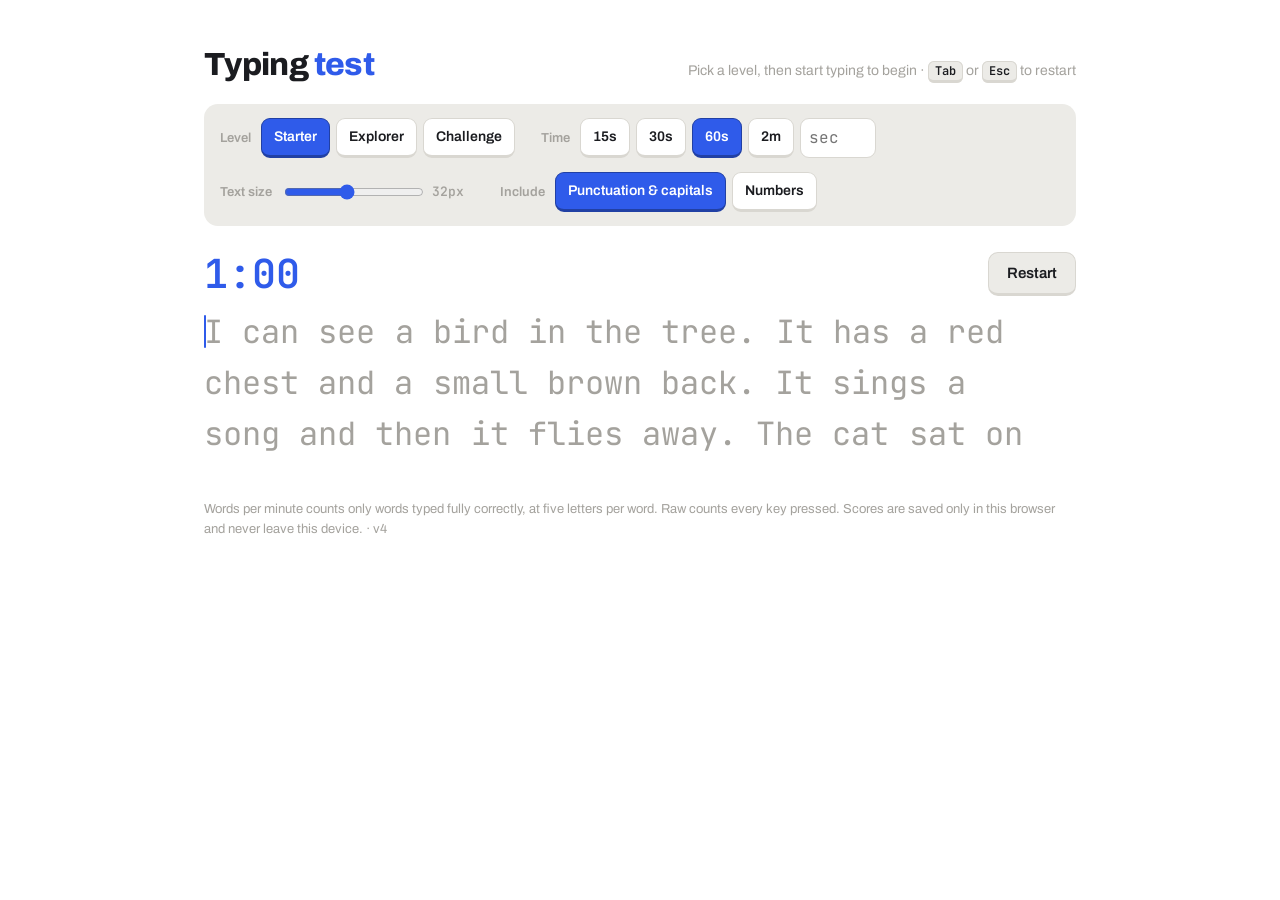
==== index.html @ 931807f6 "Start Point" ====
<!DOCTYPE html>
<html lang="en-GB">
<head>
<meta charset="utf-8">
<meta name="viewport" content="width=device-width, initial-scale=1">
<title>Typing Test for Kids</title>
<meta http-equiv="Content-Security-Policy" content="default-src 'self'; script-src 'self' 'unsafe-inline'; style-src 'self' 'unsafe-inline'; font-src 'self'; img-src 'self' data:; connect-src 'none'; form-action 'none'">
<meta name="referrer" content="strict-origin-when-cross-origin">
<meta name="description" content="A free, friendly typing test for children and young people. Pick a level and a time, type the passage and see your speed, accuracy and the keys to practise.">
<meta property="og:title" content="Typing Test for Kids">
<meta property="og:description" content="Practise typing with fun passages, three levels and a results breakdown.">
<meta name="theme-color" content="#2f5bea">
<link rel="icon" href="favicon.svg" type="image/svg+xml">
<style>
@font-face{font-family:'Archivo';font-weight:400;font-style:normal;font-display:swap;src:url(fonts/archivo-latin-400-normal.woff2) format('woff2')}
@font-face{font-family:'Archivo';font-weight:600;font-style:normal;font-display:swap;src:url(fonts/archivo-latin-600-normal.woff2) format('woff2')}
@font-face{font-family:'Archivo';font-weight:800;font-style:normal;font-display:swap;src:url(fonts/archivo-latin-800-normal.woff2) format('woff2')}
@font-face{font-family:'JetBrains Mono';font-weight:400;font-style:normal;font-display:swap;src:url(fonts/jetbrains-mono-latin-400-normal.woff2) format('woff2')}
@font-face{font-family:'JetBrains Mono';font-weight:600;font-style:normal;font-display:swap;src:url(fonts/jetbrains-mono-latin-600-normal.woff2) format('woff2')}
/* VOICE: focused, quiet, a tool that gets out of the way until the result lands.
   IDEA: a keyboard and its keycaps — settings are keycaps, missed keys come back as keycaps.
   PICTURE: the passage itself, large, at the top; afterwards the speed chart.
   COLOUR and TYPE: white / charcoal ground, keycap grey, cobalt caret, tomato errors. Archivo + JetBrains Mono.
   LAYOUT: one column up to 1000px; settings row, passage, then results band. */
:root{color-scheme:light dark;
--bg:light-dark(#ffffff,#15161a);--ink:light-dark(#1b1c20,#ecebe8);--dim:light-dark(#a4a29d,#62646c);
--cap:light-dark(#ecebe7,#24262c);--cap2:light-dark(#d9d7d1,#33363e);--line:light-dark(#e2e0db,#2c2e35);
--acc:light-dark(#2f5bea,#6f8fff);--bad:light-dark(#d9372b,#ff6b5c);--good:light-dark(#1f8a4c,#4fd08a)}
:root[data-theme=light]{color-scheme:light}:root[data-theme=dark]{color-scheme:dark}
*{box-sizing:border-box;min-width:0}
body{margin:0;background:var(--bg);color:var(--ink);font:16px/1.55 Archivo,system-ui,sans-serif;overflow-x:clip}
.wrap{max-width:1000px;margin:0 auto;padding:clamp(20px,4vw,48px) max(5vw,16px)}
header{display:flex;flex-wrap:wrap;align-items:baseline;justify-content:space-between;gap:8px 20px;margin-bottom:22px}
h1{font-size:32px;line-height:1.05;margin:0;font-weight:800;letter-spacing:-.02em}
h1 span{color:var(--acc)}
.hint{color:var(--dim);font-size:14px;margin:0}
kbd{font:600 12px 'JetBrains Mono',monospace;background:var(--cap);border:1px solid var(--cap2);border-bottom-width:3px;border-radius:6px;padding:1px 6px;color:var(--ink)}
.settings{display:flex;flex-wrap:wrap;gap:14px 26px;align-items:center;background:var(--cap);border-radius:14px;padding:14px 16px;margin-bottom:26px}
.grp{display:flex;flex-wrap:wrap;align-items:center;gap:6px}
.grp>b{font-size:13px;font-weight:600;color:var(--dim);margin-right:4px}
.chip{font:600 14px Archivo,sans-serif;min-height:40px;min-width:44px;padding:0 12px;border-radius:9px;border:1px solid var(--cap2);border-bottom-width:3px;background:var(--bg);color:var(--ink);cursor:pointer}
.chip[aria-pressed=true]{background:var(--acc);border-color:color-mix(in srgb,var(--acc) 70%,#000);color:#fff}
.chip:focus-visible,button:focus-visible,input:focus-visible{outline:3px solid var(--acc);outline-offset:2px}
.num{width:76px;min-height:40px;font:16px 'JetBrains Mono',monospace;padding:0 8px;border-radius:9px;border:1px solid var(--cap2);background:var(--bg);color:var(--ink)}
input[type=range]{width:140px;accent-color:var(--acc)}
.sizev{font:600 13px 'JetBrains Mono',monospace;color:var(--dim);width:42px}
.bar{display:flex;align-items:center;justify-content:space-between;gap:12px;margin-bottom:10px;min-height:44px}
.timer{font:600 clamp(28px,5vw,40px)/1 'JetBrains Mono',monospace;color:var(--acc)}
.live{font:600 15px 'JetBrains Mono',monospace;color:var(--dim)}
.btn{font:600 15px Archivo,sans-serif;min-height:44px;padding:0 18px;border-radius:10px;border:1px solid var(--cap2);border-bottom-width:3px;background:var(--cap);color:var(--ink);cursor:pointer}
.btn.pri{background:var(--acc);color:#fff;border-color:color-mix(in srgb,var(--acc) 70%,#000)}
#stage{position:relative;cursor:text;--fs:28px;font:var(--fs)/1.6 'JetBrains Mono',monospace;height:calc(var(--fs)*1.6*3);overflow:hidden}
#words{position:relative;transition:transform .15s ease;color:var(--dim);word-break:keep-all}
.w{display:inline-block;margin-right:.6em;white-space:nowrap;vertical-align:top}
.w.err{box-shadow:inset 0 -2px color-mix(in srgb,var(--bad) 60%,transparent)}
.l.ok{color:var(--ink)}.l.bad{color:var(--bad)}.l.extra{color:color-mix(in srgb,var(--bad) 65%,var(--dim))}
#caret{position:absolute;width:2px;background:var(--acc);border-radius:2px;transition:left .08s,top .08s;animation:blink 1s step-end infinite}
#caret.typing{animation:none}
@keyframes blink{50%{opacity:0}}
#blur{position:absolute;inset:0;display:none;align-items:center;justify-content:center;font:600 16px Archivo,sans-serif;color:var(--ink);backdrop-filter:blur(5px);background:color-mix(in srgb,var(--bg) 40%,transparent)}
#stage.unfocused #blur{display:flex}
#inp{position:absolute;opacity:0;left:0;top:0;width:1px;height:1px;font-size:16px}
#results{display:none;margin-top:6px}
.top{display:grid;grid-template-columns:minmax(0,220px) minmax(0,1fr);gap:24px;align-items:stretch}
.cheer{font:800 clamp(24px,4vw,34px)/1.15 Archivo,sans-serif;margin:0 0 18px;text-wrap:balance}.cheer span{color:#f5a400;letter-spacing:.08em}
.big b{display:block;font:800 clamp(64px,11vw,104px)/1 Archivo,sans-serif;letter-spacing:-.04em;color:var(--acc)}
.big small,.k small{font-size:13px;color:var(--dim);font-weight:600}
.big .acc b{font-size:clamp(40px,6vw,56px);color:var(--ink)}
.big>div{margin-bottom:14px}
.fig{position:relative;min-height:240px;background:var(--cap);border-radius:14px}
.fig>svg{position:absolute;inset:0;width:100%;height:100%}
.legend{display:flex;flex-wrap:wrap;gap:6px 16px;font-size:13px;color:var(--dim);margin:8px 0 0}
.legend i{display:inline-block;width:14px;height:3px;border-radius:2px;vertical-align:middle;margin-right:6px}
.kpis{display:grid;grid-template-columns:repeat(auto-fit,minmax(130px,1fr));gap:10px;margin:22px 0}
.k{background:var(--cap);border-radius:12px;padding:12px 14px}
.k b{display:block;font:600 24px 'JetBrains Mono',monospace;white-space:nowrap}
h2{font-size:20px;margin:26px 0 10px}
.chars{display:flex;height:16px;border-radius:8px;overflow:hidden;background:var(--cap)}
.chars span{height:100%}
.charkey{display:flex;flex-wrap:wrap;gap:6px 18px;font-size:14px;margin-top:8px}
.charkey i{display:inline-block;width:10px;height:10px;border-radius:3px;margin-right:6px}
.caps{display:flex;flex-wrap:wrap;gap:10px}
.keycap{width:62px;height:62px;border-radius:10px;background:var(--cap);border:1px solid var(--cap2);border-bottom-width:5px;display:flex;flex-direction:column;align-items:center;justify-content:center;font:600 22px 'JetBrains Mono',monospace}
.keycap small{font:600 12px Archivo,sans-serif;color:var(--bad)}
.empty{color:var(--dim);font-size:15px}
table{width:100%;border-collapse:collapse;font-size:15px}
th,td{text-align:right;padding:8px 10px;border-bottom:1px solid var(--line);white-space:nowrap}
th{font-size:13px;color:var(--dim);font-weight:600}
th:first-child,td:first-child{text-align:left}
td.pb{color:var(--acc);font-weight:700}
.actions{display:flex;flex-wrap:wrap;gap:10px;margin-top:24px}
footer{margin-top:40px;color:var(--dim);font-size:13px}
.scroll{overflow-x:auto}
@media(max-width:600px){.top{grid-template-columns:minmax(0,1fr)}.big{display:flex;gap:26px;flex-wrap:wrap}.settings{gap:12px}}
@media(prefers-reduced-motion:reduce){#words,#caret{transition:none}#caret{animation:none}}
</style>
</head>
<body>
<div class="wrap">
<header>
  <h1>Typing <span>test</span></h1>
  <p class="hint">Pick a level, then start typing to begin · <kbd>Tab</kbd> or <kbd>Esc</kbd> to restart</p>
</header>

<div class="settings" id="settings">
  <div class="grp" role="group" aria-label="Level"><b>Level</b>
    <button class="chip" data-level="starter">Starter</button>
    <button class="chip" data-level="explorer">Explorer</button>
    <button class="chip" data-level="challenge">Challenge</button>
  </div>
  <div class="grp" role="group" aria-label="Duration"><b>Time</b>
    <button class="chip" data-dur="15">15s</button>
    <button class="chip" data-dur="30">30s</button>
    <button class="chip" data-dur="60">60s</button>
    <button class="chip" data-dur="120">2m</button>
    <input class="num" id="customDur" type="number" min="5" max="600" step="5" placeholder="sec" aria-label="Custom duration in seconds">
  </div>
  <div class="grp"><b>Text size</b>
    <input type="range" id="size" min="16" max="52" step="2" aria-label="Text size">
    <span class="sizev" id="sizev"></span>
  </div>
  <div class="grp" role="group" aria-label="Text options"><b>Include</b>
    <button class="chip" id="optPunct">Punctuation &amp; capitals</button>
    <button class="chip" id="optNum">Numbers</button>
  </div>
</div>

<section id="test">
  <div class="bar">
    <span class="timer" id="timer">60</span>
    <span class="live" id="live"></span>
    <button class="btn" id="restart">Restart</button>
  </div>
  <div id="stage" class="unfocused">
    <div id="words"></div>
    <input id="inp" autocomplete="off" autocapitalize="off" autocorrect="off" spellcheck="false" aria-label="Type here">
    <div id="blur">Click here or press any key to focus</div>
  </div>
</section>

<section id="results" aria-live="polite">
  <p class="cheer" id="cheer"></p>
  <div class="top">
    <div class="big">
      <div><b id="rWpm">0</b><small>words per minute</small></div>
      <div class="acc"><b id="rAcc">0%</b><small>accuracy</small></div>
    </div>
    <div>
      <div class="fig"><svg id="chart" role="img" aria-label="Speed over time"></svg></div>
      <div class="legend"><span><i style="background:var(--acc)"></i>WPM (running)</span><span><i style="background:var(--dim)"></i>Raw per second</span><span><i style="background:var(--bad);height:8px;width:8px;border-radius:50%"></i>Errors</span></div>
    </div>
  </div>
  <div class="kpis" id="kpis"></div>

  <h2>Character breakdown</h2>
  <div class="chars" id="charBar"></div>
  <div class="charkey" id="charKey"></div>

  <h2>Keys to practise</h2>
  <div class="caps" id="caps"></div>

  <h2>Recent tests</h2>
  <div class="scroll"><table id="hist"></table></div>

  <div class="actions">
    <button class="btn pri" id="next">Next test</button>
    <button class="btn" id="repeat">Repeat this text</button>
    <button class="btn" id="copy">Copy result</button>
  </div>
</section>

<footer>Words per minute counts only words typed fully correctly, at five letters per word. Raw counts every key pressed. Scores are saved only in this browser and never leave this device. · v4</footer>
</div>

<script>
{
const PASSAGES={"starter": ["The cat sat on the mat. It was a warm day and the sun was out. The cat had a nap in the sun.", "I like to run and jump in the park. My dog likes to run too. We run up the hill and then we sit down.", "We went to the beach. I made a big sand castle with a red flag on top. Then the sea came in and took it away.", "My frog is green and he can jump very high. He likes to sit on a rock by the pond and wait for a fly.", "It is time for bed. I put on my socks and get into bed with my bear. Mum reads me a book and then I go to sleep.", "The bus is big and red. It stops at the end of my road. I get on with my bag and sit at the back with my friend.", "I can see a bird in the tree. It has a red chest and a small brown back. It sings a song and then it flies away.", "We made a cake for Gran. We put in eggs, milk and jam. It was a bit flat, but Gran said it was the best cake ever.", "I have 2 cats and 1 dog. The dog has 4 legs and a long tail. The cats like to sleep for 10 hours a day.", "There are 5 ducks on the pond. 3 of them are brown and 2 are white. We give them some seeds to eat."], "explorer": ["Penguins cannot fly, but they are amazing swimmers. They use their wings like flippers to zoom through the cold water, chasing fish and diving deep below the ice.", "On Saturday we built a den in the woods. We used long sticks for the walls and covered them with leaves. It was so good that we stayed inside until it started to rain.", "The moon does not make its own light. It shines because the sun lights it up, just like a torch shining on a ball in a dark room.", "My little brother wants to be an astronaut. He has a cardboard rocket in his bedroom and counts down from ten every night before he goes to sleep.", "Bees are very busy insects. They visit flowers to collect nectar, which they turn into honey. Along the way, they help plants to grow by carrying pollen from flower to flower.", "When it snowed last winter, the whole school went outside. We built a snowman with a carrot nose and a scarf, and our teacher joined in the snowball fight.", "Dinosaurs lived on Earth for millions of years. Some were as small as chickens, while others were taller than a house. We learn about them by studying fossils found in rocks.", "Every autumn, the leaves on the big oak tree turn orange and gold. We collect the best ones on the way home and press them inside a heavy book to keep them flat.", "A blue whale can grow to around 30 metres long, which is longer than 2 buses. Its heart is about the size of a small car.", "Our class has 28 children. On sports day, 14 of us ran the relay race and we finished in 2nd place, only 3 seconds behind the winners."], "challenge": ["Volcanoes form where hot, melted rock called magma pushes up through cracks in the Earth's crust. When the pressure becomes too great, the volcano erupts, sending lava, ash and gas high into the sky.", "Ancient Egyptians built enormous pyramids as tombs for their kings, known as pharaohs. Nobody is completely sure how they moved such heavy stones, but historians believe ramps, ropes and thousands of workers were involved.", "Typing quickly is useful, but typing accurately is even more important. Keep your fingers resting on the home keys, look at the screen rather than the keyboard, and let your speed grow naturally with practice.", "Octopuses are remarkably clever creatures. They can open jars, squeeze through tiny gaps and change the colour of their skin in an instant to hide from predators lurking nearby.", "Did you know that a rainbow appears when sunlight shines through raindrops? Each drop bends the light and splits it into seven colours: red, orange, yellow, green, blue, indigo and violet.", "Computers follow instructions called programs. A program is written in a special language that tells the computer exactly what to do, step by step. Even the most exciting games began as lines of carefully typed code.", "Rainforests cover only a small part of our planet, yet they are home to more than half of the world's plants and animals. Protecting them helps keep the air clean and the climate healthy.", "Our solar system has 8 planets. Jupiter is the largest; you could fit more than 1,300 Earths inside it. Mercury, the smallest, travels around the Sun in just 88 days.", "Light travels at roughly 300,000 kilometres per second. Even so, sunlight takes about 8 minutes to reach us, because the Sun is nearly 150 million kilometres away."]};
const $=id=>document.getElementById(id);
const store={get(k,d){try{const v=localStorage.getItem(k);return v?JSON.parse(v):d}catch(e){return d}},set(k,v){try{localStorage.setItem(k,JSON.stringify(v))}catch(e){}}};
const cfg=Object.assign({dur:60,size:32,punct:true,num:false,level:"starter"},store.get("tt-kids-cfg",{}));
if(!PASSAGES[cfg.level])cfg.level="starter";
let words=[],typed=[],wi=0,running=false,done=false,t0=0,tick=null,secs=[],secKeys=0,secErr=0,keysOk=0,keysBad=0,missed={},lastWords=null;
const stage=$("stage"),box=$("words"),inp=$("inp");
const caret=document.createElement("div");caret.id="caret";

function rand(a){return a[Math.floor(Math.random()*a.length)]}
let pool=[];
function nextPassage(){
  if(!pool.length){pool=PASSAGES[cfg.level].filter(p=>cfg.num||!/\d/.test(p));for(let i=pool.length-1;i>0;i--){const j=Math.floor(Math.random()*(i+1));[pool[i],pool[j]]=[pool[j],pool[i]]}}
  let p=pool.pop();
  if(!cfg.punct)p=p.toLowerCase().replace(/[^a-z0-9' ]/g,"").replace(/'/g,"");
  return p.split(/\s+/).filter(Boolean);
}
function gen(n){const out=[];while(out.length<n)out.push(...nextPassage());return out}
function wordHTML(i){
  const t=words[i],y=typed[i]||"";let h="";
  for(let j=0;j<Math.max(t.length,y.length);j++){
    if(j<y.length)h+=`<span class="l ${j>=t.length?"extra":y[j]===t[j]?"ok":"bad"}">${esc(j>=t.length?y[j]:t[j])}</span>`;
    else h+=`<span class="l">${esc(t[j])}</span>`;
  }
  return h;
}
function esc(s){return s.replace(/[&<>"']/g,c=>({"&":"&amp;","<":"&lt;",">":"&gt;",'"':"&quot;","'":"&#39;"}[c]))}
function renderAll(){
  box.innerHTML=words.map((w,i)=>`<span class="w" data-i="${i}">${wordHTML(i)}</span>`).join("");
  box.appendChild(caret);place();
}
function renderWord(i){
  const el=box.children[i];if(!el)return;
  el.innerHTML=wordHTML(i);
  el.classList.toggle("err",i<wi&&typed[i]!==words[i]);
}
function append(n){
  const start=words.length,more=gen(n);
  words.push(...more);
  const frag=document.createElement("div");
  frag.innerHTML=more.map((w,k)=>`<span class="w" data-i="${start+k}">${wordHTML(start+k)}</span>`).join("");
  while(frag.firstChild)box.insertBefore(frag.firstChild,caret);
}
function place(){
  const el=box.children[wi];if(!el)return;
  const letters=el.children,n=(typed[wi]||"").length,fs=parseFloat(getComputedStyle(stage).fontSize),lh=fs*1.6;
  let x;
  const r0=box.getBoundingClientRect(),re=el.getBoundingClientRect(),y=re.top-r0.top;
  if(n<letters.length)x=letters[n].getBoundingClientRect().left-r0.left;
  else x=re.left-r0.left+(letters.length?letters[letters.length-1].getBoundingClientRect().right-re.left:0);
  caret.style.left=x+"px";caret.style.top=(y+lh*.18)+"px";caret.style.height=(lh*.64)+"px";
  let prevTop=null;
  for(let i=wi-1;i>=0;i--){const t=box.children[i].offsetTop;if(t<el.offsetTop){prevTop=t;break}}
  box.style.transform=`translateY(${-(prevTop===null?0:prevTop)}px)`;
}
function reset(same){
  clearInterval(tick);running=false;done=false;
  if(!same)pool=[];
  words=same&&lastWords?lastWords.slice():gen(120);
  typed=[""];wi=0;secs=[];secKeys=secErr=keysOk=keysBad=0;missed={};
  inp.value="";$("timer").textContent=fmt(cfg.dur);$("live").textContent="";
  $("results").style.display="none";$("test").style.display="";
  caret.classList.remove("typing");
  renderAll();focus();
}
function fmt(s){s=Math.max(0,Math.ceil(s));return s>=60?Math.floor(s/60)+":"+String(s%60).padStart(2,"0"):String(s)}
function focus(){inp.focus({preventScroll:true})}
function start(){
  running=true;lastWords=words.slice();t0=performance.now();caret.classList.add("typing");
  tick=setInterval(()=>{
    const el=(performance.now()-t0)/1000;
    if(Math.floor(el)>secs.length){
      const t=secs.length+1;
      secs.push({t,wpm:netChars()/5/(t/60),raw:secKeys*12,err:secErr});secKeys=secErr=0;
      $("live").textContent=Math.round(secs[secs.length-1].wpm)+" wpm";
    }
    $("timer").textContent=fmt(cfg.dur-el);
    if(el>=cfg.dur)finish();
  },100);
}
function netChars(){
  let c=0;
  for(let i=0;i<wi;i++)if(typed[i]===words[i])c+=words[i].length+1;
  const y=typed[wi]||"";if(y&&words[wi].startsWith(y))c+=y.length;
  return c;
}
function key(c){
  if(!running)start();
  const t=words[wi],y=typed[wi];
  if(c===" "){
    if(y==="")return;
    const ok=y===t;ok?keysOk++:(keysBad++,secErr++);secKeys++;
    if(!ok&&y.length<t.length)missed[t[y.length]]=(missed[t[y.length]]||0)+1;
    wi++;typed[wi]="";renderWord(wi-1);
    if(words.length-wi<40)append(60);
    return;
  }
  const ok=c===t[y.length];secKeys++;
  if(ok)keysOk++;else{keysBad++;secErr++;const e=y.length<t.length?t[y.length]:"extra";if(e!=="extra")missed[e]=(missed[e]||0)+1}
  typed[wi]=y+c;
}
inp.addEventListener("input",()=>{
  if(done){inp.value="";return}
  const v=inp.value,prev=typed[wi];
  if(v.length>prev.length&&v.startsWith(prev)){for(const c of v.slice(prev.length))key(c)}
  else typed[wi]=v.replace(/\s/g,"");
  inp.value=typed[wi];renderWord(wi);place();
});
inp.addEventListener("keydown",e=>{
  if(e.key==="Backspace"&&inp.value===""&&wi>0&&typed[wi-1]!==words[wi-1]&&!done){
    e.preventDefault();typed.pop();wi--;inp.value=typed[wi];renderWord(wi);renderWord(wi+1);place();
  }
});
inp.addEventListener("focus",()=>stage.classList.remove("unfocused"));
inp.addEventListener("blur",()=>stage.classList.add("unfocused"));
stage.addEventListener("click",focus);
document.addEventListener("keydown",e=>{
  const a=document.activeElement;
  if(e.key==="Escape"||(e.key==="Tab"&&(a===inp||done))){e.preventDefault();reset(false);return}
  if(a!==inp&&!(a&&a.matches("input,button"))&&e.key.length===1&&!done&&!e.ctrlKey&&!e.metaKey)focus();
});

function finish(){
  clearInterval(tick);running=false;done=true;inp.blur();
  const mins=cfg.dur/60;
  let cOk=0,cBad=0,cExtra=0,cMiss=0;
  for(let i=0;i<=wi;i++){
    const t=words[i],y=typed[i]||"";
    for(let j=0;j<y.length;j++){if(j>=t.length)cExtra++;else if(y[j]===t[j])cOk++;else cBad++}
    if(i<wi&&y.length<t.length)cMiss+=t.length-y.length;
  }
  const totalTyped=keysOk+keysBad,net=netChars()/5/mins,raw=totalTyped/5/mins;
  const acc=totalTyped?keysOk/totalTyped*100:0;
  const raws=secs.map(s=>s.raw),mean=raws.reduce((a,b)=>a+b,0)/(raws.length||1);
  const sd=Math.sqrt(raws.reduce((a,b)=>a+(b-mean)**2,0)/(raws.length||1));
  const cons=mean?Math.max(0,100-sd/mean*100):0;
  const wordsOk=typed.slice(0,wi).filter((y,i)=>y===words[i]).length;
  const r={date:Date.now(),dur:cfg.dur,wpm:Math.round(net),raw:Math.round(raw),acc:Math.round(acc*10)/10,cons:Math.round(cons)};
  const hist=store.get("tt-kids-hist",[]);const pbPrev=Math.max(0,...hist.filter(h=>h.dur===cfg.dur&&h.level===cfg.level).map(h=>h.wpm));
  hist.unshift(r);store.set("tt-kids-hist",hist.slice(0,20));
  const stars=(r.acc>=95?1:0)+(r.acc>=85?1:0)+(r.wpm>=({starter:10,explorer:20,challenge:30}[cfg.level])?1:0);
  const isPb=r.wpm>pbPrev&&hist.length>1;
  const msg=isPb?"New personal best! Brilliant typing.":r.acc>=95?"Super accurate, well done!":r.acc>=85?"Great work, keep practising!":"Good try! Slow down a little and aim for fewer mistakes.";
  $("cheer").innerHTML=`<span aria-label="${stars} out of 3 stars">${"★".repeat(stars)}${"☆".repeat(3-stars)}</span> ${msg}`;
  r.level=cfg.level;hist[0].level=cfg.level;store.set("tt-kids-hist",hist.slice(0,20));
  $("rWpm").textContent=r.wpm;$("rAcc").textContent=r.acc+"%";
  const kp=[["Raw WPM",r.raw],["Consistency",r.cons+"%"],["Words correct",wordsOk+" / "+wi],["Keystrokes",totalTyped],["Test length",fmt(cfg.dur)+(cfg.dur<60?"s":"")],["Your best here",Math.max(pbPrev,r.wpm)]];
  $("kpis").innerHTML=kp.map(([l,v])=>`<div class="k"><small>${l}</small><b>${esc(String(v))}</b></div>`).join("");
  const parts=[["Correct",cOk,"var(--good)"],["Incorrect",cBad,"var(--bad)"],["Extra",cExtra,"color-mix(in srgb,var(--bad) 55%,var(--dim))"],["Missed",cMiss,"var(--dim)"]];
  const tot=parts.reduce((a,p)=>a+p[1],0)||1;
  $("charBar").innerHTML=parts.map(p=>`<span style="width:${p[1]/tot*100}%;background:${p[2]}" title="${p[0]}: ${p[1]}"></span>`).join("");
  $("charKey").innerHTML=parts.map(p=>`<span><i style="background:${p[2]}"></i>${p[0]} <b>${p[1]}</b></span>`).join("");
  const top=Object.entries(missed).sort((a,b)=>b[1]-a[1]).slice(0,8);
  $("caps").innerHTML=top.length?top.map(([k,n])=>`<div class="keycap">${esc(k)}<small>×${n}</small></div>`).join(""):`<p class="empty">No missed keys — clean run.</p>`;
  const h=store.get("tt-kids-hist",[]);
  const best={};h.forEach(x=>{best[x.level+x.dur]=Math.max(best[x.level+x.dur]||0,x.wpm)});
  $("hist").innerHTML=`<tr><th>When</th><th>Level</th><th>Length</th><th>WPM</th><th>Raw</th><th>Accuracy</th><th>Consistency</th></tr>`+h.slice(0,10).map(x=>`<tr><td>${new Date(x.date).toLocaleString("en-GB",{day:"numeric",month:"short",hour:"2-digit",minute:"2-digit"})}</td><td>${{starter:"Starter",explorer:"Explorer",challenge:"Challenge"}[x.level]||""}</td><td>${fmt(x.dur)}${x.dur<60?"s":""}</td><td class="${x.wpm===best[x.level+x.dur]?"pb":""}">${x.wpm}</td><td>${x.raw}</td><td>${x.acc}%</td><td>${x.cons}%</td></tr>`).join("");
  $("results").dataset.copy=`Typing test, ${cfg.level} level (${fmt(cfg.dur)}${cfg.dur<60?"s":""}): ${r.wpm} WPM, ${r.acc}% accuracy, raw ${r.raw}, consistency ${r.cons}%`;
  $("test").style.display="none";$("results").style.display="block";
  draw();$("next").focus({preventScroll:true});
}
const svg=$("chart");
function draw(){
  const W=svg.clientWidth,H=svg.clientHeight;if(!W||!secs.length){svg.innerHTML="";return}
  const p={l:W<520?30:40,r:14,t:16,b:28},iw=W-p.l-p.r,ih=H-p.t-p.b;
  const maxY=Math.max(20,...secs.map(s=>Math.max(s.wpm,s.raw)))*1.1,n=secs.length;
  const x=i=>p.l+(n===1?iw/2:i/(n-1)*iw),y=v=>p.t+ih-v/maxY*ih;
  const step=maxY>150?50:maxY>60?20:10;let g="";
  for(let v=0;v<=maxY;v+=step)g+=`<line x1="${p.l}" x2="${W-p.r}" y1="${y(v)}" y2="${y(v)}" stroke="var(--line)"/><text x="${p.l-6}" y="${y(v)+4}" text-anchor="end" font-size="12" fill="var(--dim)">${v}</text>`;
  const xs=Math.max(1,Math.ceil(n/(W<520?4:8)));
  secs.forEach((s,i)=>{if(i%xs===0||i===n-1)g+=`<text x="${x(i)}" y="${H-8}" text-anchor="middle" font-size="12" fill="var(--dim)">${s.t}s</text>`});
  const path=k=>secs.map((s,i)=>(i?"L":"M")+x(i).toFixed(1)+" "+y(s[k]).toFixed(1)).join("");
  g+=`<path d="${path("raw")}" fill="none" stroke="var(--dim)" stroke-width="1.5" stroke-dasharray="4 4"/>`;
  g+=`<path d="${path("wpm")}" fill="none" stroke="var(--acc)" stroke-width="3" stroke-linejoin="round"/>`;
  secs.forEach((s,i)=>{if(s.err)g+=`<circle cx="${x(i)}" cy="${y(0)-6}" r="${Math.min(7,2.5+s.err)}" fill="var(--bad)"><title>${s.err} error${s.err>1?"s":""} at ${s.t}s</title></circle>`});
  svg.innerHTML=g;
}
const chartRO=new ResizeObserver(draw);chartRO.observe(svg);
const stageRO=new ResizeObserver(()=>place());stageRO.observe(stage);

function applyCfg(){
  document.querySelectorAll("[data-dur]").forEach(b=>b.setAttribute("aria-pressed",String(+b.dataset.dur===cfg.dur)));
  $("customDur").value=[15,30,60,120].includes(cfg.dur)?"":cfg.dur;
  $("size").value=cfg.size;$("sizev").textContent=cfg.size+"px";stage.style.setProperty("--fs",cfg.size+"px");
  $("optPunct").setAttribute("aria-pressed",String(cfg.punct));$("optNum").setAttribute("aria-pressed",String(cfg.num));
  store.set("tt-kids-cfg",cfg);
  document.querySelectorAll("[data-level]").forEach(b=>b.setAttribute("aria-pressed",String(b.dataset.level===cfg.level)));
}
document.querySelectorAll("[data-dur]").forEach(b=>b.addEventListener("click",()=>{cfg.dur=+b.dataset.dur;applyCfg();reset(false)}));
$("customDur").addEventListener("change",e=>{const v=Math.round(+e.target.value);if(v>=5&&v<=600){cfg.dur=v;applyCfg();reset(false)}});
$("size").addEventListener("input",e=>{cfg.size=+e.target.value;applyCfg();place()});
$("optPunct").addEventListener("click",()=>{cfg.punct=!cfg.punct;applyCfg();reset(false)});
$("optNum").addEventListener("click",()=>{cfg.num=!cfg.num;applyCfg();reset(false)});
document.querySelectorAll("[data-level]").forEach(b=>b.addEventListener("click",()=>{cfg.level=b.dataset.level;applyCfg();reset(false)}));
$("restart").addEventListener("click",()=>reset(false));
$("next").addEventListener("click",()=>reset(false));
$("repeat").addEventListener("click",()=>reset(true));
$("copy").addEventListener("click",async e=>{try{await navigator.clipboard.writeText($("results").dataset.copy);e.target.textContent="Copied"}catch(err){e.target.textContent="Copy blocked"}setTimeout(()=>e.target.textContent="Copy result",1500)});

applyCfg();reset(false);
if(document.fonts)document.fonts.ready.then(place);
}
</script>
</body>
</html>
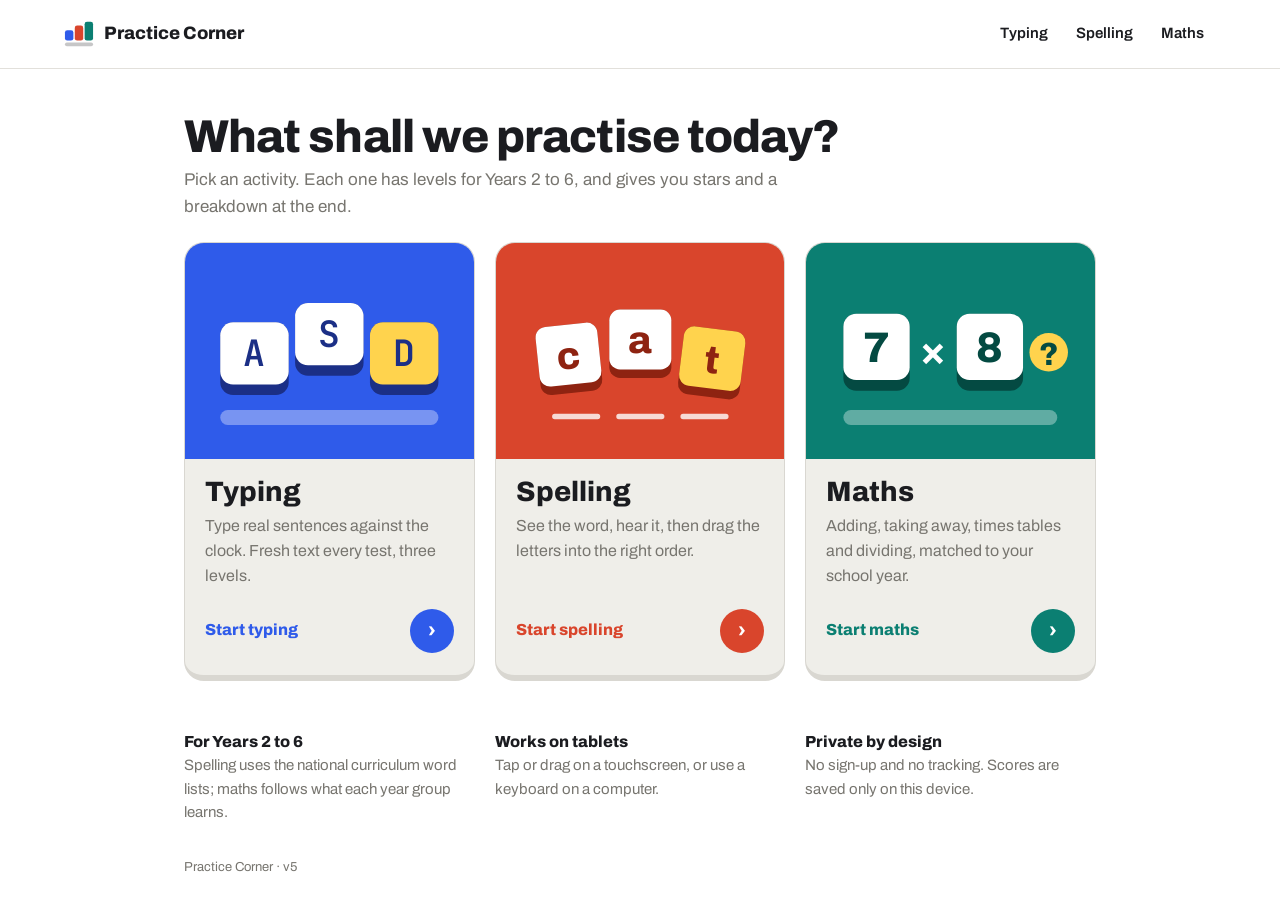
==== commit 226f53ea: "Adding in Spelling, Maths, and a Start Screen Building out a learning area for kids." ====
--- a/index.html
+++ b/index.html
@@ -3,379 +3,86 @@
 <head>
 <meta charset="utf-8">
 <meta name="viewport" content="width=device-width, initial-scale=1">
-<title>Typing Test for Kids</title>
 <meta http-equiv="Content-Security-Policy" content="default-src 'self'; script-src 'self' 'unsafe-inline'; style-src 'self' 'unsafe-inline'; font-src 'self'; img-src 'self' data:; connect-src 'none'; form-action 'none'">
 <meta name="referrer" content="strict-origin-when-cross-origin">
-<meta name="description" content="A free, friendly typing test for children and young people. Pick a level and a time, type the passage and see your speed, accuracy and the keys to practise.">
-<meta property="og:title" content="Typing Test for Kids">
-<meta property="og:description" content="Practise typing with fun passages, three levels and a results breakdown.">
+<title>Practice Corner</title>
+<meta name="description" content="Free typing, spelling and maths practice for children in UK Years 2 to 6. No sign-up, no tracking.">
+<meta property="og:title" content="Practice Corner">
+<meta property="og:description" content="Typing, spelling and maths practice for Years 2 to 6.">
 <meta name="theme-color" content="#2f5bea">
 <link rel="icon" href="favicon.svg" type="image/svg+xml">
+<link rel="stylesheet" href="assets/common.css">
 <style>
-@font-face{font-family:'Archivo';font-weight:400;font-style:normal;font-display:swap;src:url(fonts/archivo-latin-400-normal.woff2) format('woff2')}
-@font-face{font-family:'Archivo';font-weight:600;font-style:normal;font-display:swap;src:url(fonts/archivo-latin-600-normal.woff2) format('woff2')}
-@font-face{font-family:'Archivo';font-weight:800;font-style:normal;font-display:swap;src:url(fonts/archivo-latin-800-normal.woff2) format('woff2')}
-@font-face{font-family:'JetBrains Mono';font-weight:400;font-style:normal;font-display:swap;src:url(fonts/jetbrains-mono-latin-400-normal.woff2) format('woff2')}
-@font-face{font-family:'JetBrains Mono';font-weight:600;font-style:normal;font-display:swap;src:url(fonts/jetbrains-mono-latin-600-normal.woff2) format('woff2')}
-/* VOICE: focused, quiet, a tool that gets out of the way until the result lands.
-   IDEA: a keyboard and its keycaps — settings are keycaps, missed keys come back as keycaps.
-   PICTURE: the passage itself, large, at the top; afterwards the speed chart.
-   COLOUR and TYPE: white / charcoal ground, keycap grey, cobalt caret, tomato errors. Archivo + JetBrains Mono.
-   LAYOUT: one column up to 1000px; settings row, passage, then results band. */
-:root{color-scheme:light dark;
---bg:light-dark(#ffffff,#15161a);--ink:light-dark(#1b1c20,#ecebe8);--dim:light-dark(#a4a29d,#62646c);
---cap:light-dark(#ecebe7,#24262c);--cap2:light-dark(#d9d7d1,#33363e);--line:light-dark(#e2e0db,#2c2e35);
---acc:light-dark(#2f5bea,#6f8fff);--bad:light-dark(#d9372b,#ff6b5c);--good:light-dark(#1f8a4c,#4fd08a)}
-:root[data-theme=light]{color-scheme:light}:root[data-theme=dark]{color-scheme:dark}
-*{box-sizing:border-box;min-width:0}
-body{margin:0;background:var(--bg);color:var(--ink);font:16px/1.55 Archivo,system-ui,sans-serif;overflow-x:clip}
-.wrap{max-width:1000px;margin:0 auto;padding:clamp(20px,4vw,48px) max(5vw,16px)}
-header{display:flex;flex-wrap:wrap;align-items:baseline;justify-content:space-between;gap:8px 20px;margin-bottom:22px}
-h1{font-size:32px;line-height:1.05;margin:0;font-weight:800;letter-spacing:-.02em}
-h1 span{color:var(--acc)}
-.hint{color:var(--dim);font-size:14px;margin:0}
-kbd{font:600 12px 'JetBrains Mono',monospace;background:var(--cap);border:1px solid var(--cap2);border-bottom-width:3px;border-radius:6px;padding:1px 6px;color:var(--ink)}
-.settings{display:flex;flex-wrap:wrap;gap:14px 26px;align-items:center;background:var(--cap);border-radius:14px;padding:14px 16px;margin-bottom:26px}
-.grp{display:flex;flex-wrap:wrap;align-items:center;gap:6px}
-.grp>b{font-size:13px;font-weight:600;color:var(--dim);margin-right:4px}
-.chip{font:600 14px Archivo,sans-serif;min-height:40px;min-width:44px;padding:0 12px;border-radius:9px;border:1px solid var(--cap2);border-bottom-width:3px;background:var(--bg);color:var(--ink);cursor:pointer}
-.chip[aria-pressed=true]{background:var(--acc);border-color:color-mix(in srgb,var(--acc) 70%,#000);color:#fff}
-.chip:focus-visible,button:focus-visible,input:focus-visible{outline:3px solid var(--acc);outline-offset:2px}
-.num{width:76px;min-height:40px;font:16px 'JetBrains Mono',monospace;padding:0 8px;border-radius:9px;border:1px solid var(--cap2);background:var(--bg);color:var(--ink)}
-input[type=range]{width:140px;accent-color:var(--acc)}
-.sizev{font:600 13px 'JetBrains Mono',monospace;color:var(--dim);width:42px}
-.bar{display:flex;align-items:center;justify-content:space-between;gap:12px;margin-bottom:10px;min-height:44px}
-.timer{font:600 clamp(28px,5vw,40px)/1 'JetBrains Mono',monospace;color:var(--acc)}
-.live{font:600 15px 'JetBrains Mono',monospace;color:var(--dim)}
-.btn{font:600 15px Archivo,sans-serif;min-height:44px;padding:0 18px;border-radius:10px;border:1px solid var(--cap2);border-bottom-width:3px;background:var(--cap);color:var(--ink);cursor:pointer}
-.btn.pri{background:var(--acc);color:#fff;border-color:color-mix(in srgb,var(--acc) 70%,#000)}
-#stage{position:relative;cursor:text;--fs:28px;font:var(--fs)/1.6 'JetBrains Mono',monospace;height:calc(var(--fs)*1.6*3);overflow:hidden}
-#words{position:relative;transition:transform .15s ease;color:var(--dim);word-break:keep-all}
-.w{display:inline-block;margin-right:.6em;white-space:nowrap;vertical-align:top}
-.w.err{box-shadow:inset 0 -2px color-mix(in srgb,var(--bad) 60%,transparent)}
-.l.ok{color:var(--ink)}.l.bad{color:var(--bad)}.l.extra{color:color-mix(in srgb,var(--bad) 65%,var(--dim))}
-#caret{position:absolute;width:2px;background:var(--acc);border-radius:2px;transition:left .08s,top .08s;animation:blink 1s step-end infinite}
-#caret.typing{animation:none}
-@keyframes blink{50%{opacity:0}}
-#blur{position:absolute;inset:0;display:none;align-items:center;justify-content:center;font:600 16px Archivo,sans-serif;color:var(--ink);backdrop-filter:blur(5px);background:color-mix(in srgb,var(--bg) 40%,transparent)}
-#stage.unfocused #blur{display:flex}
-#inp{position:absolute;opacity:0;left:0;top:0;width:1px;height:1px;font-size:16px}
-#results{display:none;margin-top:6px}
-.top{display:grid;grid-template-columns:minmax(0,220px) minmax(0,1fr);gap:24px;align-items:stretch}
-.cheer{font:800 clamp(24px,4vw,34px)/1.15 Archivo,sans-serif;margin:0 0 18px;text-wrap:balance}.cheer span{color:#f5a400;letter-spacing:.08em}
-.big b{display:block;font:800 clamp(64px,11vw,104px)/1 Archivo,sans-serif;letter-spacing:-.04em;color:var(--acc)}
-.big small,.k small{font-size:13px;color:var(--dim);font-weight:600}
-.big .acc b{font-size:clamp(40px,6vw,56px);color:var(--ink)}
-.big>div{margin-bottom:14px}
-.fig{position:relative;min-height:240px;background:var(--cap);border-radius:14px}
-.fig>svg{position:absolute;inset:0;width:100%;height:100%}
-.legend{display:flex;flex-wrap:wrap;gap:6px 16px;font-size:13px;color:var(--dim);margin:8px 0 0}
-.legend i{display:inline-block;width:14px;height:3px;border-radius:2px;vertical-align:middle;margin-right:6px}
-.kpis{display:grid;grid-template-columns:repeat(auto-fit,minmax(130px,1fr));gap:10px;margin:22px 0}
-.k{background:var(--cap);border-radius:12px;padding:12px 14px}
-.k b{display:block;font:600 24px 'JetBrains Mono',monospace;white-space:nowrap}
-h2{font-size:20px;margin:26px 0 10px}
-.chars{display:flex;height:16px;border-radius:8px;overflow:hidden;background:var(--cap)}
-.chars span{height:100%}
-.charkey{display:flex;flex-wrap:wrap;gap:6px 18px;font-size:14px;margin-top:8px}
-.charkey i{display:inline-block;width:10px;height:10px;border-radius:3px;margin-right:6px}
-.caps{display:flex;flex-wrap:wrap;gap:10px}
-.keycap{width:62px;height:62px;border-radius:10px;background:var(--cap);border:1px solid var(--cap2);border-bottom-width:5px;display:flex;flex-direction:column;align-items:center;justify-content:center;font:600 22px 'JetBrains Mono',monospace}
-.keycap small{font:600 12px Archivo,sans-serif;color:var(--bad)}
-.empty{color:var(--dim);font-size:15px}
-table{width:100%;border-collapse:collapse;font-size:15px}
-th,td{text-align:right;padding:8px 10px;border-bottom:1px solid var(--line);white-space:nowrap}
-th{font-size:13px;color:var(--dim);font-weight:600}
-th:first-child,td:first-child{text-align:left}
-td.pb{color:var(--acc);font-weight:700}
-.actions{display:flex;flex-wrap:wrap;gap:10px;margin-top:24px}
-footer{margin-top:40px;color:var(--dim);font-size:13px}
-.scroll{overflow-x:auto}
-@media(max-width:600px){.top{grid-template-columns:minmax(0,1fr)}.big{display:flex;gap:26px;flex-wrap:wrap}.settings{gap:12px}}
-@media(prefers-reduced-motion:reduce){#words,#caret{transition:none}#caret{animation:none}}
+.hero{padding-bottom:8px}
+.cards{display:grid;grid-template-columns:repeat(3,minmax(0,1fr));gap:20px}
+.card{--c:var(--typing);display:flex;flex-direction:column;border-radius:20px;background:var(--cap);text-decoration:none;color:var(--ink);overflow:hidden;border:1px solid var(--cap2);border-bottom-width:6px;transition:transform .15s}
+.card:hover{transform:translateY(-4px)}
+.card.spelling{--c:var(--spelling)}.card.maths{--c:var(--maths)}
+.art{background:var(--c);aspect-ratio:4/3;display:flex;align-items:center;justify-content:center;padding:16px}
+.art svg{width:100%;height:100%;max-height:220px}
+.body{padding:18px 20px 22px;display:flex;flex-direction:column;gap:6px;flex:1}
+.body h2{margin:0;font-size:28px;line-height:1.1}
+.body p{margin:0;color:var(--dim)}
+.go{margin-top:auto;padding-top:14px;display:flex;align-items:center;justify-content:space-between;gap:10px;font-weight:700;color:var(--c)}
+.go span:last-child{display:inline-flex;align-items:center;justify-content:center;width:44px;height:44px;border-radius:50%;background:var(--c);color:#fff;font-size:22px}
+.notes{display:grid;grid-template-columns:repeat(3,minmax(0,1fr));gap:20px;margin-top:34px;color:var(--dim);font-size:15px}
+.notes b{display:block;color:var(--ink);font-size:16px}
+@media(max-width:760px){.cards,.notes{grid-template-columns:minmax(0,1fr)}.art{aspect-ratio:16/7}}
 </style>
 </head>
 <body>
-<div class="wrap">
-<header>
-  <h1>Typing <span>test</span></h1>
-  <p class="hint">Pick a level, then start typing to begin · <kbd>Tab</kbd> or <kbd>Esc</kbd> to restart</p>
+<header class="site-head">
+  <a class="brand" href="index.html"><svg viewBox="0 0 32 32" aria-hidden="true"><rect x="1" y="12" width="9" height="11" rx="2.5" fill="#2f5bea"/><rect x="11.5" y="7" width="9" height="16" rx="2.5" fill="#d9452c"/><rect x="22" y="3" width="9" height="20" rx="2.5" fill="#0b7f72"/><rect x="1" y="25" width="30" height="4" rx="2" fill="currentColor" opacity=".25"/></svg>Practice Corner</a>
+  <nav class="site-nav" aria-label="Activities"><a href="typing.html">Typing</a><a href="spelling.html">Spelling</a><a href="maths.html">Maths</a></nav>
 </header>
 
-<div class="settings" id="settings">
-  <div class="grp" role="group" aria-label="Level"><b>Level</b>
-    <button class="chip" data-level="starter">Starter</button>
-    <button class="chip" data-level="explorer">Explorer</button>
-    <button class="chip" data-level="challenge">Challenge</button>
+<main class="wrap hero">
+  <h1>What shall we practise today?</h1>
+  <p class="lede">Pick an activity. Each one has levels for Years 2 to 6, and gives you stars and a breakdown at the end.</p>
+
+  <div class="cards">
+    <a class="card typing" href="typing.html">
+      <div class="art"><svg viewBox="0 0 240 170" aria-hidden="true">
+        <g font-family="JetBrains Mono,monospace" font-weight="600" font-size="34" text-anchor="middle">
+          <g transform="translate(18 58)"><rect width="64" height="68" rx="12" fill="#1b2f86"/><rect width="64" height="58" rx="12" fill="#fff"/><text x="32" y="41" fill="#1b2f86">A</text></g>
+          <g transform="translate(88 40)"><rect width="64" height="68" rx="12" fill="#1b2f86"/><rect width="64" height="58" rx="12" fill="#fff"/><text x="32" y="41" fill="#1b2f86">S</text></g>
+          <g transform="translate(158 58)"><rect width="64" height="68" rx="12" fill="#1b2f86"/><rect width="64" height="58" rx="12" fill="#ffd34d"/><text x="32" y="41" fill="#1b2f86">D</text></g>
+          <rect x="18" y="140" width="204" height="14" rx="7" fill="#fff" opacity=".35"/>
+        </g></svg></div>
+      <div class="body"><h2>Typing</h2><p>Type real sentences against the clock. Fresh text every test, three levels.</p>
+        <div class="go"><span>Start typing</span><span aria-hidden="true">›</span></div></div>
+    </a>
+    <a class="card spelling" href="spelling.html">
+      <div class="art"><svg viewBox="0 0 240 170" aria-hidden="true">
+        <g font-family="Archivo,sans-serif" font-weight="800" font-size="36" text-anchor="middle">
+          <g transform="translate(24 60) rotate(-6 30 30)"><rect width="58" height="64" rx="10" fill="#8e2311"/><rect width="58" height="56" rx="10" fill="#fff"/><text x="29" y="41" fill="#8e2311">c</text></g>
+          <g transform="translate(91 46)"><rect width="58" height="64" rx="10" fill="#8e2311"/><rect width="58" height="56" rx="10" fill="#fff"/><text x="29" y="41" fill="#8e2311">a</text></g>
+          <g transform="translate(158 64) rotate(7 30 30)"><rect width="58" height="64" rx="10" fill="#8e2311"/><rect width="58" height="56" rx="10" fill="#ffd34d"/><text x="29" y="41" fill="#8e2311">t</text></g>
+          <g fill="none" stroke="#fff" stroke-width="5" stroke-linecap="round" opacity=".8"><path d="M40 146h40M100 146h40M160 146h40"/></g>
+        </g></svg></div>
+      <div class="body"><h2>Spelling</h2><p>See the word, hear it, then drag the letters into the right order.</p>
+        <div class="go"><span>Start spelling</span><span aria-hidden="true">›</span></div></div>
+    </a>
+    <a class="card maths" href="maths.html">
+      <div class="art"><svg viewBox="0 0 240 170" aria-hidden="true">
+        <g font-family="Archivo,sans-serif" font-weight="800" text-anchor="middle">
+          <g transform="translate(20 50)"><rect width="62" height="72" rx="12" fill="#044a42"/><rect width="62" height="62" rx="12" fill="#fff"/><text x="31" y="45" font-size="40" fill="#044a42">7</text></g>
+          <text x="104" y="98" font-size="40" fill="#fff">×</text>
+          <g transform="translate(126 50)"><rect width="62" height="72" rx="12" fill="#044a42"/><rect width="62" height="62" rx="12" fill="#fff"/><text x="31" y="45" font-size="40" fill="#044a42">8</text></g>
+          <circle cx="212" cy="86" r="18" fill="#ffd34d"/><text x="212" y="98" font-size="30" fill="#044a42">?</text>
+          <rect x="20" y="140" width="200" height="14" rx="7" fill="#fff" opacity=".35"/>
+        </g></svg></div>
+      <div class="body"><h2>Maths</h2><p>Adding, taking away, times tables and dividing, matched to your school year.</p>
+        <div class="go"><span>Start maths</span><span aria-hidden="true">›</span></div></div>
+    </a>
   </div>
-  <div class="grp" role="group" aria-label="Duration"><b>Time</b>
-    <button class="chip" data-dur="15">15s</button>
-    <button class="chip" data-dur="30">30s</button>
-    <button class="chip" data-dur="60">60s</button>
-    <button class="chip" data-dur="120">2m</button>
-    <input class="num" id="customDur" type="number" min="5" max="600" step="5" placeholder="sec" aria-label="Custom duration in seconds">
+
+  <div class="notes">
+    <p><b>For Years 2 to 6</b>Spelling uses the national curriculum word lists; maths follows what each year group learns.</p>
+    <p><b>Works on tablets</b>Tap or drag on a touchscreen, or use a keyboard on a computer.</p>
+    <p><b>Private by design</b>No sign-up and no tracking. Scores are saved only on this device.</p>
   </div>
-  <div class="grp"><b>Text size</b>
-    <input type="range" id="size" min="16" max="52" step="2" aria-label="Text size">
-    <span class="sizev" id="sizev"></span>
-  </div>
-  <div class="grp" role="group" aria-label="Text options"><b>Include</b>
-    <button class="chip" id="optPunct">Punctuation &amp; capitals</button>
-    <button class="chip" id="optNum">Numbers</button>
-  </div>
-</div>
-
-<section id="test">
-  <div class="bar">
-    <span class="timer" id="timer">60</span>
-    <span class="live" id="live"></span>
-    <button class="btn" id="restart">Restart</button>
-  </div>
-  <div id="stage" class="unfocused">
-    <div id="words"></div>
-    <input id="inp" autocomplete="off" autocapitalize="off" autocorrect="off" spellcheck="false" aria-label="Type here">
-    <div id="blur">Click here or press any key to focus</div>
-  </div>
-</section>
-
-<section id="results" aria-live="polite">
-  <p class="cheer" id="cheer"></p>
-  <div class="top">
-    <div class="big">
-      <div><b id="rWpm">0</b><small>words per minute</small></div>
-      <div class="acc"><b id="rAcc">0%</b><small>accuracy</small></div>
-    </div>
-    <div>
-      <div class="fig"><svg id="chart" role="img" aria-label="Speed over time"></svg></div>
-      <div class="legend"><span><i style="background:var(--acc)"></i>WPM (running)</span><span><i style="background:var(--dim)"></i>Raw per second</span><span><i style="background:var(--bad);height:8px;width:8px;border-radius:50%"></i>Errors</span></div>
-    </div>
-  </div>
-  <div class="kpis" id="kpis"></div>
-
-  <h2>Character breakdown</h2>
-  <div class="chars" id="charBar"></div>
-  <div class="charkey" id="charKey"></div>
-
-  <h2>Keys to practise</h2>
-  <div class="caps" id="caps"></div>
-
-  <h2>Recent tests</h2>
-  <div class="scroll"><table id="hist"></table></div>
-
-  <div class="actions">
-    <button class="btn pri" id="next">Next test</button>
-    <button class="btn" id="repeat">Repeat this text</button>
-    <button class="btn" id="copy">Copy result</button>
-  </div>
-</section>
-
-<footer>Words per minute counts only words typed fully correctly, at five letters per word. Raw counts every key pressed. Scores are saved only in this browser and never leave this device. · v4</footer>
-</div>
-
-<script>
-{
-const PASSAGES={"starter": ["The cat sat on the mat. It was a warm day and the sun was out. The cat had a nap in the sun.", "I like to run and jump in the park. My dog likes to run too. We run up the hill and then we sit down.", "We went to the beach. I made a big sand castle with a red flag on top. Then the sea came in and took it away.", "My frog is green and he can jump very high. He likes to sit on a rock by the pond and wait for a fly.", "It is time for bed. I put on my socks and get into bed with my bear. Mum reads me a book and then I go to sleep.", "The bus is big and red. It stops at the end of my road. I get on with my bag and sit at the back with my friend.", "I can see a bird in the tree. It has a red chest and a small brown back. It sings a song and then it flies away.", "We made a cake for Gran. We put in eggs, milk and jam. It was a bit flat, but Gran said it was the best cake ever.", "I have 2 cats and 1 dog. The dog has 4 legs and a long tail. The cats like to sleep for 10 hours a day.", "There are 5 ducks on the pond. 3 of them are brown and 2 are white. We give them some seeds to eat."], "explorer": ["Penguins cannot fly, but they are amazing swimmers. They use their wings like flippers to zoom through the cold water, chasing fish and diving deep below the ice.", "On Saturday we built a den in the woods. We used long sticks for the walls and covered them with leaves. It was so good that we stayed inside until it started to rain.", "The moon does not make its own light. It shines because the sun lights it up, just like a torch shining on a ball in a dark room.", "My little brother wants to be an astronaut. He has a cardboard rocket in his bedroom and counts down from ten every night before he goes to sleep.", "Bees are very busy insects. They visit flowers to collect nectar, which they turn into honey. Along the way, they help plants to grow by carrying pollen from flower to flower.", "When it snowed last winter, the whole school went outside. We built a snowman with a carrot nose and a scarf, and our teacher joined in the snowball fight.", "Dinosaurs lived on Earth for millions of years. Some were as small as chickens, while others were taller than a house. We learn about them by studying fossils found in rocks.", "Every autumn, the leaves on the big oak tree turn orange and gold. We collect the best ones on the way home and press them inside a heavy book to keep them flat.", "A blue whale can grow to around 30 metres long, which is longer than 2 buses. Its heart is about the size of a small car.", "Our class has 28 children. On sports day, 14 of us ran the relay race and we finished in 2nd place, only 3 seconds behind the winners."], "challenge": ["Volcanoes form where hot, melted rock called magma pushes up through cracks in the Earth's crust. When the pressure becomes too great, the volcano erupts, sending lava, ash and gas high into the sky.", "Ancient Egyptians built enormous pyramids as tombs for their kings, known as pharaohs. Nobody is completely sure how they moved such heavy stones, but historians believe ramps, ropes and thousands of workers were involved.", "Typing quickly is useful, but typing accurately is even more important. Keep your fingers resting on the home keys, look at the screen rather than the keyboard, and let your speed grow naturally with practice.", "Octopuses are remarkably clever creatures. They can open jars, squeeze through tiny gaps and change the colour of their skin in an instant to hide from predators lurking nearby.", "Did you know that a rainbow appears when sunlight shines through raindrops? Each drop bends the light and splits it into seven colours: red, orange, yellow, green, blue, indigo and violet.", "Computers follow instructions called programs. A program is written in a special language that tells the computer exactly what to do, step by step. Even the most exciting games began as lines of carefully typed code.", "Rainforests cover only a small part of our planet, yet they are home to more than half of the world's plants and animals. Protecting them helps keep the air clean and the climate healthy.", "Our solar system has 8 planets. Jupiter is the largest; you could fit more than 1,300 Earths inside it. Mercury, the smallest, travels around the Sun in just 88 days.", "Light travels at roughly 300,000 kilometres per second. Even so, sunlight takes about 8 minutes to reach us, because the Sun is nearly 150 million kilometres away."]};
-const $=id=>document.getElementById(id);
-const store={get(k,d){try{const v=localStorage.getItem(k);return v?JSON.parse(v):d}catch(e){return d}},set(k,v){try{localStorage.setItem(k,JSON.stringify(v))}catch(e){}}};
-const cfg=Object.assign({dur:60,size:32,punct:true,num:false,level:"starter"},store.get("tt-kids-cfg",{}));
-if(!PASSAGES[cfg.level])cfg.level="starter";
-let words=[],typed=[],wi=0,running=false,done=false,t0=0,tick=null,secs=[],secKeys=0,secErr=0,keysOk=0,keysBad=0,missed={},lastWords=null;
-const stage=$("stage"),box=$("words"),inp=$("inp");
-const caret=document.createElement("div");caret.id="caret";
-
-function rand(a){return a[Math.floor(Math.random()*a.length)]}
-let pool=[];
-function nextPassage(){
-  if(!pool.length){pool=PASSAGES[cfg.level].filter(p=>cfg.num||!/\d/.test(p));for(let i=pool.length-1;i>0;i--){const j=Math.floor(Math.random()*(i+1));[pool[i],pool[j]]=[pool[j],pool[i]]}}
-  let p=pool.pop();
-  if(!cfg.punct)p=p.toLowerCase().replace(/[^a-z0-9' ]/g,"").replace(/'/g,"");
-  return p.split(/\s+/).filter(Boolean);
-}
-function gen(n){const out=[];while(out.length<n)out.push(...nextPassage());return out}
-function wordHTML(i){
-  const t=words[i],y=typed[i]||"";let h="";
-  for(let j=0;j<Math.max(t.length,y.length);j++){
-    if(j<y.length)h+=`<span class="l ${j>=t.length?"extra":y[j]===t[j]?"ok":"bad"}">${esc(j>=t.length?y[j]:t[j])}</span>`;
-    else h+=`<span class="l">${esc(t[j])}</span>`;
-  }
-  return h;
-}
-function esc(s){return s.replace(/[&<>"']/g,c=>({"&":"&amp;","<":"&lt;",">":"&gt;",'"':"&quot;","'":"&#39;"}[c]))}
-function renderAll(){
-  box.innerHTML=words.map((w,i)=>`<span class="w" data-i="${i}">${wordHTML(i)}</span>`).join("");
-  box.appendChild(caret);place();
-}
-function renderWord(i){
-  const el=box.children[i];if(!el)return;
-  el.innerHTML=wordHTML(i);
-  el.classList.toggle("err",i<wi&&typed[i]!==words[i]);
-}
-function append(n){
-  const start=words.length,more=gen(n);
-  words.push(...more);
-  const frag=document.createElement("div");
-  frag.innerHTML=more.map((w,k)=>`<span class="w" data-i="${start+k}">${wordHTML(start+k)}</span>`).join("");
-  while(frag.firstChild)box.insertBefore(frag.firstChild,caret);
-}
-function place(){
-  const el=box.children[wi];if(!el)return;
-  const letters=el.children,n=(typed[wi]||"").length,fs=parseFloat(getComputedStyle(stage).fontSize),lh=fs*1.6;
-  let x;
-  const r0=box.getBoundingClientRect(),re=el.getBoundingClientRect(),y=re.top-r0.top;
-  if(n<letters.length)x=letters[n].getBoundingClientRect().left-r0.left;
-  else x=re.left-r0.left+(letters.length?letters[letters.length-1].getBoundingClientRect().right-re.left:0);
-  caret.style.left=x+"px";caret.style.top=(y+lh*.18)+"px";caret.style.height=(lh*.64)+"px";
-  let prevTop=null;
-  for(let i=wi-1;i>=0;i--){const t=box.children[i].offsetTop;if(t<el.offsetTop){prevTop=t;break}}
-  box.style.transform=`translateY(${-(prevTop===null?0:prevTop)}px)`;
-}
-function reset(same){
-  clearInterval(tick);running=false;done=false;
-  if(!same)pool=[];
-  words=same&&lastWords?lastWords.slice():gen(120);
-  typed=[""];wi=0;secs=[];secKeys=secErr=keysOk=keysBad=0;missed={};
-  inp.value="";$("timer").textContent=fmt(cfg.dur);$("live").textContent="";
-  $("results").style.display="none";$("test").style.display="";
-  caret.classList.remove("typing");
-  renderAll();focus();
-}
-function fmt(s){s=Math.max(0,Math.ceil(s));return s>=60?Math.floor(s/60)+":"+String(s%60).padStart(2,"0"):String(s)}
-function focus(){inp.focus({preventScroll:true})}
-function start(){
-  running=true;lastWords=words.slice();t0=performance.now();caret.classList.add("typing");
-  tick=setInterval(()=>{
-    const el=(performance.now()-t0)/1000;
-    if(Math.floor(el)>secs.length){
-      const t=secs.length+1;
-      secs.push({t,wpm:netChars()/5/(t/60),raw:secKeys*12,err:secErr});secKeys=secErr=0;
-      $("live").textContent=Math.round(secs[secs.length-1].wpm)+" wpm";
-    }
-    $("timer").textContent=fmt(cfg.dur-el);
-    if(el>=cfg.dur)finish();
-  },100);
-}
-function netChars(){
-  let c=0;
-  for(let i=0;i<wi;i++)if(typed[i]===words[i])c+=words[i].length+1;
-  const y=typed[wi]||"";if(y&&words[wi].startsWith(y))c+=y.length;
-  return c;
-}
-function key(c){
-  if(!running)start();
-  const t=words[wi],y=typed[wi];
-  if(c===" "){
-    if(y==="")return;
-    const ok=y===t;ok?keysOk++:(keysBad++,secErr++);secKeys++;
-    if(!ok&&y.length<t.length)missed[t[y.length]]=(missed[t[y.length]]||0)+1;
-    wi++;typed[wi]="";renderWord(wi-1);
-    if(words.length-wi<40)append(60);
-    return;
-  }
-  const ok=c===t[y.length];secKeys++;
-  if(ok)keysOk++;else{keysBad++;secErr++;const e=y.length<t.length?t[y.length]:"extra";if(e!=="extra")missed[e]=(missed[e]||0)+1}
-  typed[wi]=y+c;
-}
-inp.addEventListener("input",()=>{
-  if(done){inp.value="";return}
-  const v=inp.value,prev=typed[wi];
-  if(v.length>prev.length&&v.startsWith(prev)){for(const c of v.slice(prev.length))key(c)}
-  else typed[wi]=v.replace(/\s/g,"");
-  inp.value=typed[wi];renderWord(wi);place();
-});
-inp.addEventListener("keydown",e=>{
-  if(e.key==="Backspace"&&inp.value===""&&wi>0&&typed[wi-1]!==words[wi-1]&&!done){
-    e.preventDefault();typed.pop();wi--;inp.value=typed[wi];renderWord(wi);renderWord(wi+1);place();
-  }
-});
-inp.addEventListener("focus",()=>stage.classList.remove("unfocused"));
-inp.addEventListener("blur",()=>stage.classList.add("unfocused"));
-stage.addEventListener("click",focus);
-document.addEventListener("keydown",e=>{
-  const a=document.activeElement;
-  if(e.key==="Escape"||(e.key==="Tab"&&(a===inp||done))){e.preventDefault();reset(false);return}
-  if(a!==inp&&!(a&&a.matches("input,button"))&&e.key.length===1&&!done&&!e.ctrlKey&&!e.metaKey)focus();
-});
-
-function finish(){
-  clearInterval(tick);running=false;done=true;inp.blur();
-  const mins=cfg.dur/60;
-  let cOk=0,cBad=0,cExtra=0,cMiss=0;
-  for(let i=0;i<=wi;i++){
-    const t=words[i],y=typed[i]||"";
-    for(let j=0;j<y.length;j++){if(j>=t.length)cExtra++;else if(y[j]===t[j])cOk++;else cBad++}
-    if(i<wi&&y.length<t.length)cMiss+=t.length-y.length;
-  }
-  const totalTyped=keysOk+keysBad,net=netChars()/5/mins,raw=totalTyped/5/mins;
-  const acc=totalTyped?keysOk/totalTyped*100:0;
-  const raws=secs.map(s=>s.raw),mean=raws.reduce((a,b)=>a+b,0)/(raws.length||1);
-  const sd=Math.sqrt(raws.reduce((a,b)=>a+(b-mean)**2,0)/(raws.length||1));
-  const cons=mean?Math.max(0,100-sd/mean*100):0;
-  const wordsOk=typed.slice(0,wi).filter((y,i)=>y===words[i]).length;
-  const r={date:Date.now(),dur:cfg.dur,wpm:Math.round(net),raw:Math.round(raw),acc:Math.round(acc*10)/10,cons:Math.round(cons)};
-  const hist=store.get("tt-kids-hist",[]);const pbPrev=Math.max(0,...hist.filter(h=>h.dur===cfg.dur&&h.level===cfg.level).map(h=>h.wpm));
-  hist.unshift(r);store.set("tt-kids-hist",hist.slice(0,20));
-  const stars=(r.acc>=95?1:0)+(r.acc>=85?1:0)+(r.wpm>=({starter:10,explorer:20,challenge:30}[cfg.level])?1:0);
-  const isPb=r.wpm>pbPrev&&hist.length>1;
-  const msg=isPb?"New personal best! Brilliant typing.":r.acc>=95?"Super accurate, well done!":r.acc>=85?"Great work, keep practising!":"Good try! Slow down a little and aim for fewer mistakes.";
-  $("cheer").innerHTML=`<span aria-label="${stars} out of 3 stars">${"★".repeat(stars)}${"☆".repeat(3-stars)}</span> ${msg}`;
-  r.level=cfg.level;hist[0].level=cfg.level;store.set("tt-kids-hist",hist.slice(0,20));
-  $("rWpm").textContent=r.wpm;$("rAcc").textContent=r.acc+"%";
-  const kp=[["Raw WPM",r.raw],["Consistency",r.cons+"%"],["Words correct",wordsOk+" / "+wi],["Keystrokes",totalTyped],["Test length",fmt(cfg.dur)+(cfg.dur<60?"s":"")],["Your best here",Math.max(pbPrev,r.wpm)]];
-  $("kpis").innerHTML=kp.map(([l,v])=>`<div class="k"><small>${l}</small><b>${esc(String(v))}</b></div>`).join("");
-  const parts=[["Correct",cOk,"var(--good)"],["Incorrect",cBad,"var(--bad)"],["Extra",cExtra,"color-mix(in srgb,var(--bad) 55%,var(--dim))"],["Missed",cMiss,"var(--dim)"]];
-  const tot=parts.reduce((a,p)=>a+p[1],0)||1;
-  $("charBar").innerHTML=parts.map(p=>`<span style="width:${p[1]/tot*100}%;background:${p[2]}" title="${p[0]}: ${p[1]}"></span>`).join("");
-  $("charKey").innerHTML=parts.map(p=>`<span><i style="background:${p[2]}"></i>${p[0]} <b>${p[1]}</b></span>`).join("");
-  const top=Object.entries(missed).sort((a,b)=>b[1]-a[1]).slice(0,8);
-  $("caps").innerHTML=top.length?top.map(([k,n])=>`<div class="keycap">${esc(k)}<small>×${n}</small></div>`).join(""):`<p class="empty">No missed keys — clean run.</p>`;
-  const h=store.get("tt-kids-hist",[]);
-  const best={};h.forEach(x=>{best[x.level+x.dur]=Math.max(best[x.level+x.dur]||0,x.wpm)});
-  $("hist").innerHTML=`<tr><th>When</th><th>Level</th><th>Length</th><th>WPM</th><th>Raw</th><th>Accuracy</th><th>Consistency</th></tr>`+h.slice(0,10).map(x=>`<tr><td>${new Date(x.date).toLocaleString("en-GB",{day:"numeric",month:"short",hour:"2-digit",minute:"2-digit"})}</td><td>${{starter:"Starter",explorer:"Explorer",challenge:"Challenge"}[x.level]||""}</td><td>${fmt(x.dur)}${x.dur<60?"s":""}</td><td class="${x.wpm===best[x.level+x.dur]?"pb":""}">${x.wpm}</td><td>${x.raw}</td><td>${x.acc}%</td><td>${x.cons}%</td></tr>`).join("");
-  $("results").dataset.copy=`Typing test, ${cfg.level} level (${fmt(cfg.dur)}${cfg.dur<60?"s":""}): ${r.wpm} WPM, ${r.acc}% accuracy, raw ${r.raw}, consistency ${r.cons}%`;
-  $("test").style.display="none";$("results").style.display="block";
-  draw();$("next").focus({preventScroll:true});
-}
-const svg=$("chart");
-function draw(){
-  const W=svg.clientWidth,H=svg.clientHeight;if(!W||!secs.length){svg.innerHTML="";return}
-  const p={l:W<520?30:40,r:14,t:16,b:28},iw=W-p.l-p.r,ih=H-p.t-p.b;
-  const maxY=Math.max(20,...secs.map(s=>Math.max(s.wpm,s.raw)))*1.1,n=secs.length;
-  const x=i=>p.l+(n===1?iw/2:i/(n-1)*iw),y=v=>p.t+ih-v/maxY*ih;
-  const step=maxY>150?50:maxY>60?20:10;let g="";
-  for(let v=0;v<=maxY;v+=step)g+=`<line x1="${p.l}" x2="${W-p.r}" y1="${y(v)}" y2="${y(v)}" stroke="var(--line)"/><text x="${p.l-6}" y="${y(v)+4}" text-anchor="end" font-size="12" fill="var(--dim)">${v}</text>`;
-  const xs=Math.max(1,Math.ceil(n/(W<520?4:8)));
-  secs.forEach((s,i)=>{if(i%xs===0||i===n-1)g+=`<text x="${x(i)}" y="${H-8}" text-anchor="middle" font-size="12" fill="var(--dim)">${s.t}s</text>`});
-  const path=k=>secs.map((s,i)=>(i?"L":"M")+x(i).toFixed(1)+" "+y(s[k]).toFixed(1)).join("");
-  g+=`<path d="${path("raw")}" fill="none" stroke="var(--dim)" stroke-width="1.5" stroke-dasharray="4 4"/>`;
-  g+=`<path d="${path("wpm")}" fill="none" stroke="var(--acc)" stroke-width="3" stroke-linejoin="round"/>`;
-  secs.forEach((s,i)=>{if(s.err)g+=`<circle cx="${x(i)}" cy="${y(0)-6}" r="${Math.min(7,2.5+s.err)}" fill="var(--bad)"><title>${s.err} error${s.err>1?"s":""} at ${s.t}s</title></circle>`});
-  svg.innerHTML=g;
-}
-const chartRO=new ResizeObserver(draw);chartRO.observe(svg);
-const stageRO=new ResizeObserver(()=>place());stageRO.observe(stage);
-
-function applyCfg(){
-  document.querySelectorAll("[data-dur]").forEach(b=>b.setAttribute("aria-pressed",String(+b.dataset.dur===cfg.dur)));
-  $("customDur").value=[15,30,60,120].includes(cfg.dur)?"":cfg.dur;
-  $("size").value=cfg.size;$("sizev").textContent=cfg.size+"px";stage.style.setProperty("--fs",cfg.size+"px");
-  $("optPunct").setAttribute("aria-pressed",String(cfg.punct));$("optNum").setAttribute("aria-pressed",String(cfg.num));
-  store.set("tt-kids-cfg",cfg);
-  document.querySelectorAll("[data-level]").forEach(b=>b.setAttribute("aria-pressed",String(b.dataset.level===cfg.level)));
-}
-document.querySelectorAll("[data-dur]").forEach(b=>b.addEventListener("click",()=>{cfg.dur=+b.dataset.dur;applyCfg();reset(false)}));
-$("customDur").addEventListener("change",e=>{const v=Math.round(+e.target.value);if(v>=5&&v<=600){cfg.dur=v;applyCfg();reset(false)}});
-$("size").addEventListener("input",e=>{cfg.size=+e.target.value;applyCfg();place()});
-$("optPunct").addEventListener("click",()=>{cfg.punct=!cfg.punct;applyCfg();reset(false)});
-$("optNum").addEventListener("click",()=>{cfg.num=!cfg.num;applyCfg();reset(false)});
-document.querySelectorAll("[data-level]").forEach(b=>b.addEventListener("click",()=>{cfg.level=b.dataset.level;applyCfg();reset(false)}));
-$("restart").addEventListener("click",()=>reset(false));
-$("next").addEventListener("click",()=>reset(false));
-$("repeat").addEventListener("click",()=>reset(true));
-$("copy").addEventListener("click",async e=>{try{await navigator.clipboard.writeText($("results").dataset.copy);e.target.textContent="Copied"}catch(err){e.target.textContent="Copy blocked"}setTimeout(()=>e.target.textContent="Copy result",1500)});
-
-applyCfg();reset(false);
-if(document.fonts)document.fonts.ready.then(place);
-}
-</script>
+</main>
+<footer class="site-foot">Practice Corner · v5</footer>
 </body>
 </html>
--- a/assets/common.css
+++ b/assets/common.css
@@ -0,0 +1,63 @@
+/* VOICE: bright, encouraging, uncluttered; a classroom tool that feels like a game.
+   IDEA: physical learning kit: keycaps, letter tiles and number blocks with chunky bases.
+   PICTURE: each activity carries its own object; the splash shows all three side by side.
+   COLOUR and TYPE: white / charcoal ground; cobalt typing, coral spelling, teal maths. Archivo + JetBrains Mono.
+   LAYOUT: one column up to 1040px; cards stack below 760px. */
+@font-face{font-family:'Archivo';font-weight:400;font-display:swap;src:url(../fonts/archivo-latin-400-normal.woff2) format('woff2')}
+@font-face{font-family:'Archivo';font-weight:600;font-display:swap;src:url(../fonts/archivo-latin-600-normal.woff2) format('woff2')}
+@font-face{font-family:'Archivo';font-weight:800;font-display:swap;src:url(../fonts/archivo-latin-800-normal.woff2) format('woff2')}
+@font-face{font-family:'JetBrains Mono';font-weight:400;font-display:swap;src:url(../fonts/jetbrains-mono-latin-400-normal.woff2) format('woff2')}
+@font-face{font-family:'JetBrains Mono';font-weight:600;font-display:swap;src:url(../fonts/jetbrains-mono-latin-600-normal.woff2) format('woff2')}
+:root{color-scheme:light dark;
+--bg:light-dark(#ffffff,#15161a);--ink:light-dark(#1b1c20,#ecebe8);--dim:light-dark(#77756f,#8d8f97);--faint:light-dark(#a4a29d,#5d5f67);
+--cap:light-dark(#efeee9,#23252b);--cap2:light-dark(#d9d7d1,#363942);--line:light-dark(#e2e0db,#2c2e35);
+--typing:light-dark(#2f5bea,#6f8fff);--spelling:light-dark(#d9452c,#ff7a5f);--maths:light-dark(#0b7f72,#35c2ad);
+--acc:var(--typing);--good:light-dark(#1f8a4c,#4fd08a);--bad:light-dark(#d9372b,#ff6b5c);--star:#f5a400}
+:root[data-theme=light]{color-scheme:light}:root[data-theme=dark]{color-scheme:dark}
+body[data-sec=spelling]{--acc:var(--spelling)}body[data-sec=maths]{--acc:var(--maths)}
+*{box-sizing:border-box;min-width:0}
+body{margin:0;background:var(--bg);color:var(--ink);font:16px/1.55 Archivo,system-ui,sans-serif;overflow-x:clip}
+a{color:inherit}
+.site-head{display:flex;flex-wrap:wrap;align-items:center;justify-content:space-between;gap:8px 16px;padding:12px max(5vw,16px);border-bottom:1px solid var(--line)}
+.brand{display:flex;align-items:center;gap:10px;font-weight:800;font-size:18px;text-decoration:none;min-height:44px}
+.brand svg{width:30px;height:30px}
+.site-nav{display:flex;flex-wrap:wrap;gap:4px}
+.site-nav a{font-weight:600;font-size:15px;text-decoration:none;padding:10px 12px;border-radius:9px;min-height:44px;display:inline-flex;align-items:center}
+.site-nav a:hover{background:var(--cap)}
+.site-nav a[aria-current=page]{background:var(--acc);color:#fff}
+.wrap{max-width:1040px;margin:0 auto;padding:clamp(20px,4vw,44px) max(5vw,16px)}
+h1{font-size:clamp(32px,5vw,46px);line-height:1.05;margin:0 0 6px;font-weight:800;letter-spacing:-.02em;text-wrap:balance}
+h1 span{color:var(--acc)}
+h2{font-size:20px;margin:28px 0 10px}
+.lede{color:var(--dim);margin:0 0 22px;font-size:17px;max-width:62ch}
+.panel{display:flex;flex-wrap:wrap;gap:14px 26px;align-items:center;background:var(--cap);border-radius:16px;padding:16px;margin-bottom:24px}
+.grp{display:flex;flex-wrap:wrap;align-items:center;gap:6px}
+.grp>b{font-size:13px;font-weight:600;color:var(--dim);margin-right:4px}
+.chip{font:600 15px Archivo,sans-serif;min-height:44px;min-width:44px;padding:0 14px;border-radius:10px;border:1px solid var(--cap2);border-bottom-width:3px;background:var(--bg);color:var(--ink);cursor:pointer}
+.chip[aria-pressed=true]{background:var(--acc);border-color:color-mix(in srgb,var(--acc) 70%,#000);color:#fff}
+.btn{font:600 16px Archivo,sans-serif;min-height:48px;padding:0 20px;border-radius:12px;border:1px solid var(--cap2);border-bottom-width:4px;background:var(--cap);color:var(--ink);cursor:pointer;display:inline-flex;align-items:center;gap:8px;text-decoration:none}
+.btn.pri{background:var(--acc);color:#fff;border-color:color-mix(in srgb,var(--acc) 70%,#000)}
+.btn:disabled{opacity:.45;cursor:not-allowed}
+.btn:active:not(:disabled),.chip:active{transform:translateY(2px);border-bottom-width:2px}
+.btn svg{width:20px;height:20px}
+.chip:focus-visible,.btn:focus-visible,a:focus-visible,input:focus-visible,.tile:focus-visible{outline:3px solid var(--acc);outline-offset:2px}
+.actions{display:flex;flex-wrap:wrap;gap:10px;margin-top:22px}
+.cheer{font:800 clamp(24px,4vw,34px)/1.15 Archivo,sans-serif;margin:0 0 18px;text-wrap:balance}
+.cheer span{color:var(--star);letter-spacing:.08em}
+.kpis{display:grid;grid-template-columns:repeat(auto-fit,minmax(140px,1fr));gap:10px;margin:18px 0}
+.k{background:var(--cap);border-radius:12px;padding:12px 14px}
+.k small{font-size:13px;color:var(--dim);font-weight:600}
+.k b{display:block;font:600 26px 'JetBrains Mono',monospace;white-space:nowrap}
+.k.hero{grid-column:span 2}
+.k.hero b{font:800 clamp(44px,8vw,64px)/1 Archivo,sans-serif;color:var(--acc)}
+table{width:100%;border-collapse:collapse;font-size:15px}
+th,td{text-align:left;padding:9px 10px;border-bottom:1px solid var(--line)}
+th{font-size:13px;color:var(--dim);font-weight:600}
+td.num,th.num{text-align:right;white-space:nowrap}
+.ok{color:var(--good);font-weight:700}.no{color:var(--bad);font-weight:700}
+.scroll{overflow-x:auto}
+.progress{height:10px;border-radius:5px;background:var(--cap);overflow:hidden}
+.progress>i{display:block;height:100%;background:var(--acc);width:0;transition:width .25s}
+.hidden{display:none!important}
+.site-foot{max-width:1040px;margin:0 auto;padding:10px max(5vw,16px) 36px;color:var(--dim);font-size:13px}
+@media(prefers-reduced-motion:reduce){*{transition:none!important;animation:none!important}}
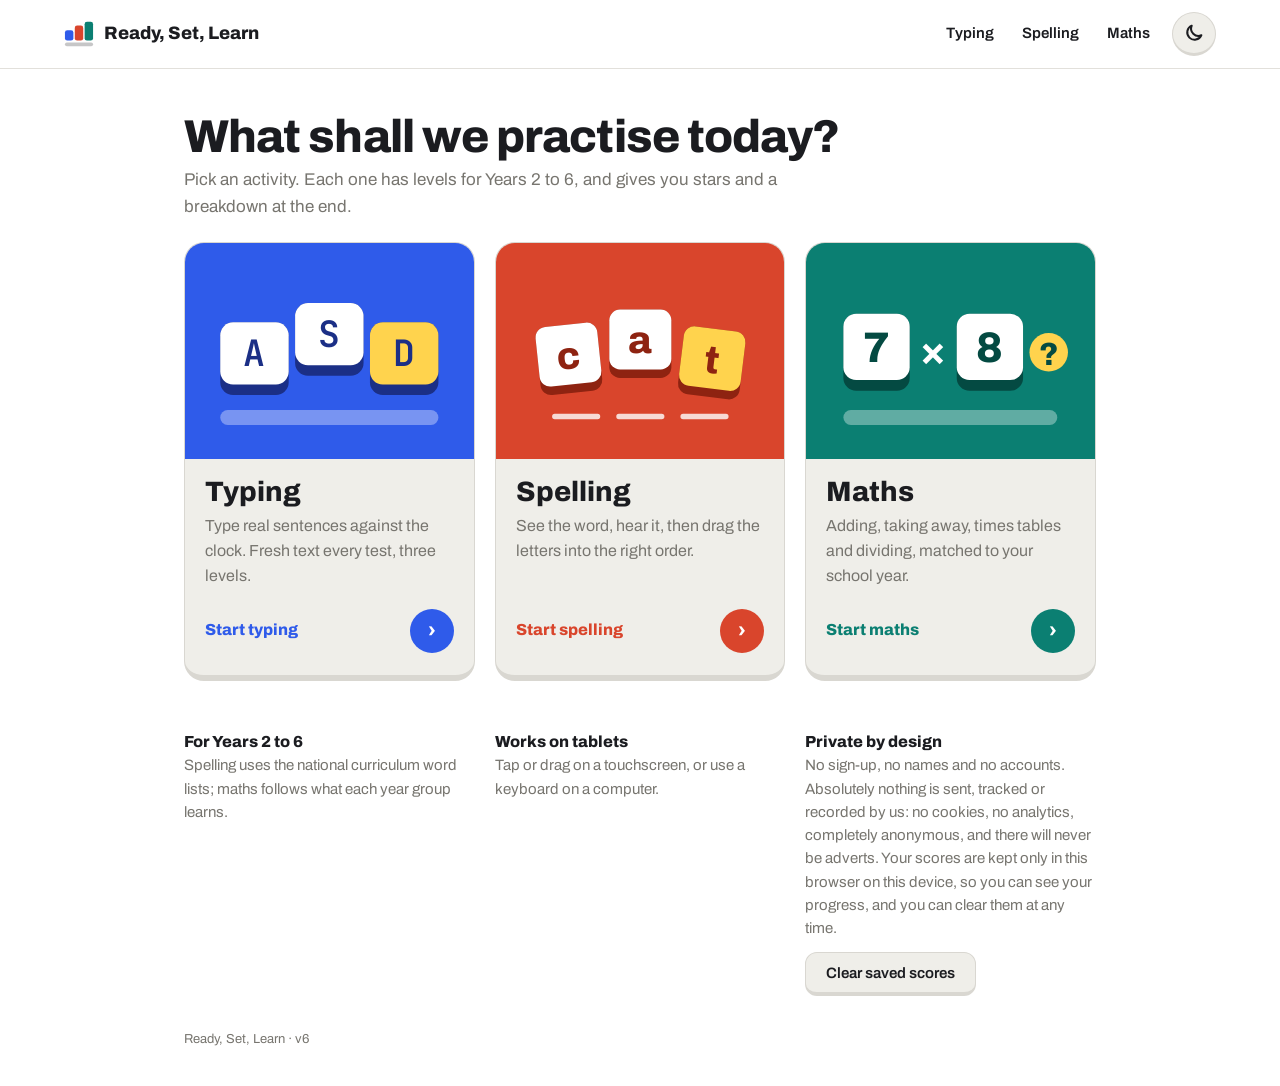
==== commit 30238a78: "Name change" ====
--- a/index.html
+++ b/index.html
@@ -5,12 +5,13 @@
 <meta name="viewport" content="width=device-width, initial-scale=1">
 <meta http-equiv="Content-Security-Policy" content="default-src 'self'; script-src 'self' 'unsafe-inline'; style-src 'self' 'unsafe-inline'; font-src 'self'; img-src 'self' data:; connect-src 'none'; form-action 'none'">
 <meta name="referrer" content="strict-origin-when-cross-origin">
-<title>Practice Corner</title>
+<title>Ready, Set, Learn</title>
 <meta name="description" content="Free typing, spelling and maths practice for children in UK Years 2 to 6. No sign-up, no tracking.">
-<meta property="og:title" content="Practice Corner">
+<meta property="og:title" content="Ready, Set, Learn">
 <meta property="og:description" content="Typing, spelling and maths practice for Years 2 to 6.">
 <meta name="theme-color" content="#2f5bea">
 <link rel="icon" href="favicon.svg" type="image/svg+xml">
+<script>try{var t=JSON.parse(localStorage.getItem("rsl-theme"));if(t==="light"||t==="dark")document.documentElement.dataset.theme=t}catch(e){}</script>
 <link rel="stylesheet" href="assets/common.css">
 <style>
 .hero{padding-bottom:8px}
@@ -27,12 +28,13 @@
 .go span:last-child{display:inline-flex;align-items:center;justify-content:center;width:44px;height:44px;border-radius:50%;background:var(--c);color:#fff;font-size:22px}
 .notes{display:grid;grid-template-columns:repeat(3,minmax(0,1fr));gap:20px;margin-top:34px;color:var(--dim);font-size:15px}
 .notes b{display:block;color:var(--ink);font-size:16px}
+.notes .clear{display:flex;margin-top:12px;min-height:44px;font-size:15px}
 @media(max-width:760px){.cards,.notes{grid-template-columns:minmax(0,1fr)}.art{aspect-ratio:16/7}}
 </style>
 </head>
 <body>
 <header class="site-head">
-  <a class="brand" href="index.html"><svg viewBox="0 0 32 32" aria-hidden="true"><rect x="1" y="12" width="9" height="11" rx="2.5" fill="#2f5bea"/><rect x="11.5" y="7" width="9" height="16" rx="2.5" fill="#d9452c"/><rect x="22" y="3" width="9" height="20" rx="2.5" fill="#0b7f72"/><rect x="1" y="25" width="30" height="4" rx="2" fill="currentColor" opacity=".25"/></svg>Practice Corner</a>
+  <a class="brand" href="index.html"><svg viewBox="0 0 32 32" aria-hidden="true"><rect x="1" y="12" width="9" height="11" rx="2.5" fill="#2f5bea"/><rect x="11.5" y="7" width="9" height="16" rx="2.5" fill="#d9452c"/><rect x="22" y="3" width="9" height="20" rx="2.5" fill="#0b7f72"/><rect x="1" y="25" width="30" height="4" rx="2" fill="currentColor" opacity=".25"/></svg>Ready, Set, Learn</a>
   <nav class="site-nav" aria-label="Activities"><a href="typing.html">Typing</a><a href="spelling.html">Spelling</a><a href="maths.html">Maths</a></nav>
 </header>
 
@@ -80,9 +82,22 @@
   <div class="notes">
     <p><b>For Years 2 to 6</b>Spelling uses the national curriculum word lists; maths follows what each year group learns.</p>
     <p><b>Works on tablets</b>Tap or drag on a touchscreen, or use a keyboard on a computer.</p>
-    <p><b>Private by design</b>No sign-up and no tracking. Scores are saved only on this device.</p>
+    <p><b>Private by design</b>No sign-up, no names and no accounts. Absolutely nothing is sent, tracked or recorded by us: no cookies, no analytics, completely anonymous, and there will never be adverts. Your scores are kept only in this browser on this device, so you can see your progress, and you can clear them at any time.
+      <button class="btn clear" id="clearScores" type="button">Clear saved scores</button></p>
   </div>
 </main>
-<footer class="site-foot">Practice Corner · v5</footer>
+<script src="assets/common.js"></script>
+<script>
+{
+const b=document.getElementById("clearScores");let armed=false,tm=null;
+b.addEventListener("click",()=>{
+  if(!armed){armed=true;b.textContent="Tap again to clear all scores";clearTimeout(tm);tm=setTimeout(()=>{armed=false;b.textContent="Clear saved scores"},4000);return}
+  clearTimeout(tm);armed=false;
+  try{Object.keys(localStorage).filter(k=>/^(tt-|sp-|mt-)/.test(k)).forEach(k=>localStorage.removeItem(k))}catch(e){}
+  b.textContent="Scores cleared";setTimeout(()=>b.textContent="Clear saved scores",2500);
+});
+}
+</script>
+<footer class="site-foot">Ready, Set, Learn · v6</footer>
 </body>
 </html>
--- a/assets/common.css
+++ b/assets/common.css
@@ -21,9 +21,12 @@
 .site-head{display:flex;flex-wrap:wrap;align-items:center;justify-content:space-between;gap:8px 16px;padding:12px max(5vw,16px);border-bottom:1px solid var(--line)}
 .brand{display:flex;align-items:center;gap:10px;font-weight:800;font-size:18px;text-decoration:none;min-height:44px}
 .brand svg{width:30px;height:30px}
-.site-nav{display:flex;flex-wrap:wrap;gap:4px}
+.site-nav{display:flex;flex-wrap:wrap;align-items:center;gap:4px}
 .site-nav a{font-weight:600;font-size:15px;text-decoration:none;padding:10px 12px;border-radius:9px;min-height:44px;display:inline-flex;align-items:center}
 .site-nav a:hover{background:var(--cap)}
+.theme-btn{width:44px;height:44px;border-radius:50%;border:1px solid var(--cap2);border-bottom-width:3px;background:var(--cap);color:var(--ink);cursor:pointer;display:inline-flex;align-items:center;justify-content:center;margin-left:6px;padding:0}
+.theme-btn svg{width:22px;height:22px}
+.theme-btn:focus-visible{outline:3px solid var(--acc);outline-offset:2px}
 .site-nav a[aria-current=page]{background:var(--acc);color:#fff}
 .wrap{max-width:1040px;margin:0 auto;padding:clamp(20px,4vw,44px) max(5vw,16px)}
 h1{font-size:clamp(32px,5vw,46px);line-height:1.05;margin:0 0 6px;font-weight:800;letter-spacing:-.02em;text-wrap:balance}
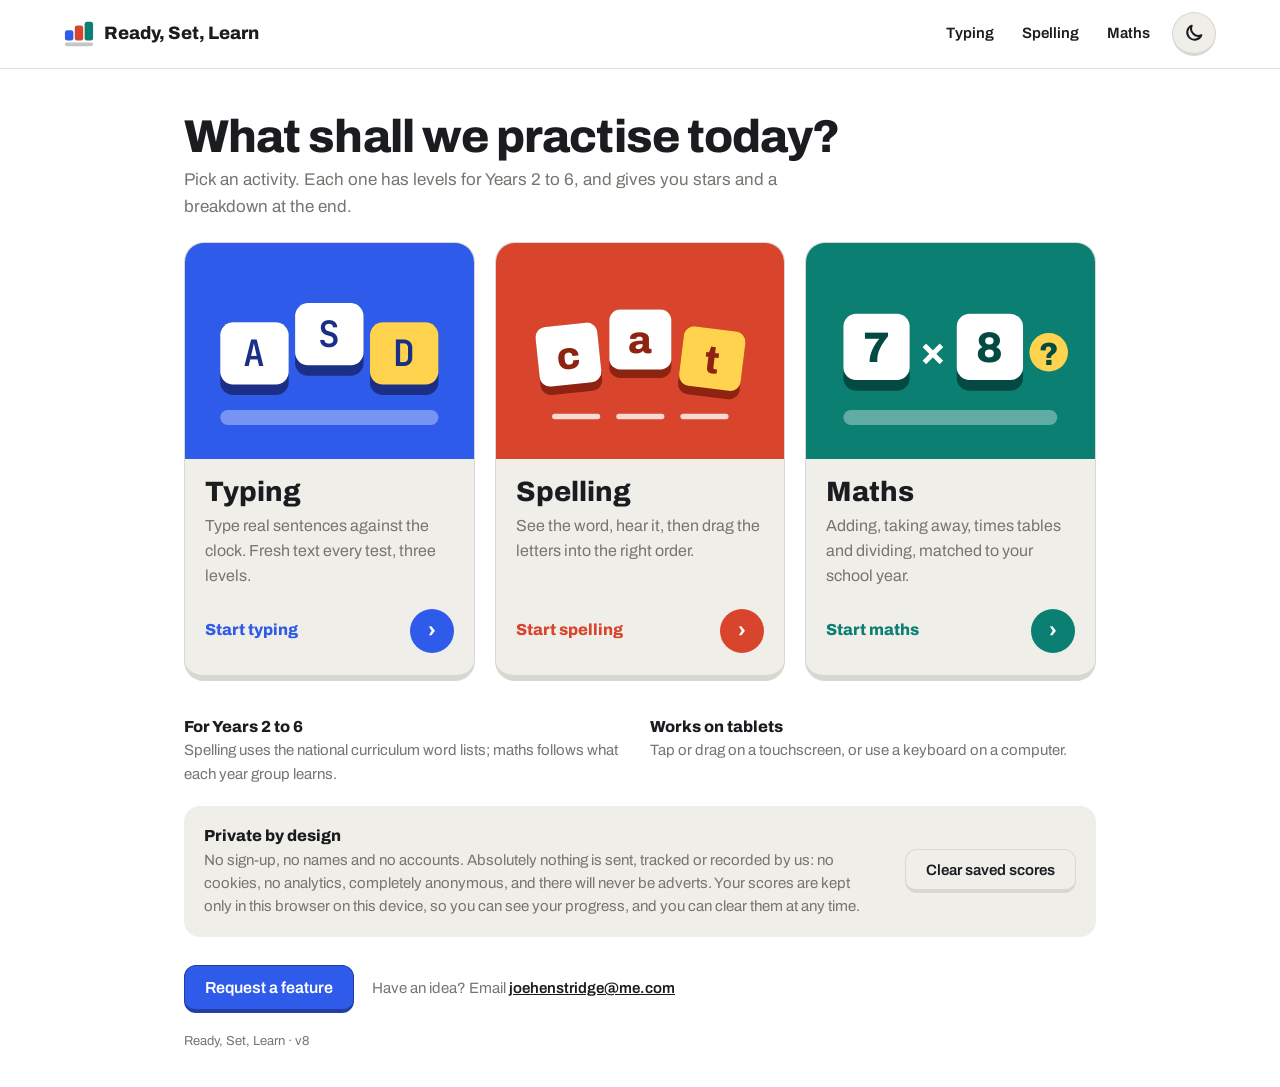
==== commit fa176919: "Feedback Addition Feature request, as well as centralising the privacy notice." ====
--- a/index.html
+++ b/index.html
@@ -26,9 +26,14 @@
 .body p{margin:0;color:var(--dim)}
 .go{margin-top:auto;padding-top:14px;display:flex;align-items:center;justify-content:space-between;gap:10px;font-weight:700;color:var(--c)}
 .go span:last-child{display:inline-flex;align-items:center;justify-content:center;width:44px;height:44px;border-radius:50%;background:var(--c);color:#fff;font-size:22px}
-.notes{display:grid;grid-template-columns:repeat(3,minmax(0,1fr));gap:20px;margin-top:34px;color:var(--dim);font-size:15px}
+.notes{display:grid;grid-template-columns:repeat(2,minmax(0,1fr));gap:20px;margin-top:34px;color:var(--dim);font-size:15px}
+.notes p{margin:0}
+.feature{display:flex;flex-wrap:wrap;align-items:center;gap:10px 18px;margin-top:28px;color:var(--dim);font-size:15px}
+.feature span a{color:var(--ink);font-weight:600}
+.private{grid-column:1/-1;display:flex;flex-wrap:wrap;align-items:center;gap:14px 28px;background:var(--cap);border-radius:16px;padding:18px 20px}
+.private span{flex:1 1 420px;max-width:80ch}
 .notes b{display:block;color:var(--ink);font-size:16px}
-.notes .clear{display:flex;margin-top:12px;min-height:44px;font-size:15px}
+.notes .clear{flex:none;min-height:44px;font-size:15px}
 @media(max-width:760px){.cards,.notes{grid-template-columns:minmax(0,1fr)}.art{aspect-ratio:16/7}}
 </style>
 </head>
@@ -82,8 +87,12 @@
   <div class="notes">
     <p><b>For Years 2 to 6</b>Spelling uses the national curriculum word lists; maths follows what each year group learns.</p>
     <p><b>Works on tablets</b>Tap or drag on a touchscreen, or use a keyboard on a computer.</p>
-    <p><b>Private by design</b>No sign-up, no names and no accounts. Absolutely nothing is sent, tracked or recorded by us: no cookies, no analytics, completely anonymous, and there will never be adverts. Your scores are kept only in this browser on this device, so you can see your progress, and you can clear them at any time.
-      <button class="btn clear" id="clearScores" type="button">Clear saved scores</button></p>
+    <div class="private"><span><b>Private by design</b>No sign-up, no names and no accounts. Absolutely nothing is sent, tracked or recorded by us: no cookies, no analytics, completely anonymous, and there will never be adverts. Your scores are kept only in this browser on this device, so you can see your progress, and you can clear them at any time.</span>
+      <button class="btn clear" id="clearScores" type="button">Clear saved scores</button></div>
+  </div>
+  <div class="feature">
+    <a class="btn pri" href="mailto:joehenstridge@me.com?subject=Ready%2C%20Set%2C%20Learn%20%E2%80%93%20feature%20request&amp;body=Hello%2C%0A%0AI%27d%20love%20to%20see%3A%0A%0A">Request a feature</a>
+    <span>Have an idea? Email <a href="mailto:joehenstridge@me.com">joehenstridge@me.com</a></span>
   </div>
 </main>
 <script src="assets/common.js"></script>
@@ -98,6 +107,6 @@
 });
 }
 </script>
-<footer class="site-foot">Ready, Set, Learn · v6</footer>
+<footer class="site-foot">Ready, Set, Learn · v8</footer>
 </body>
 </html>
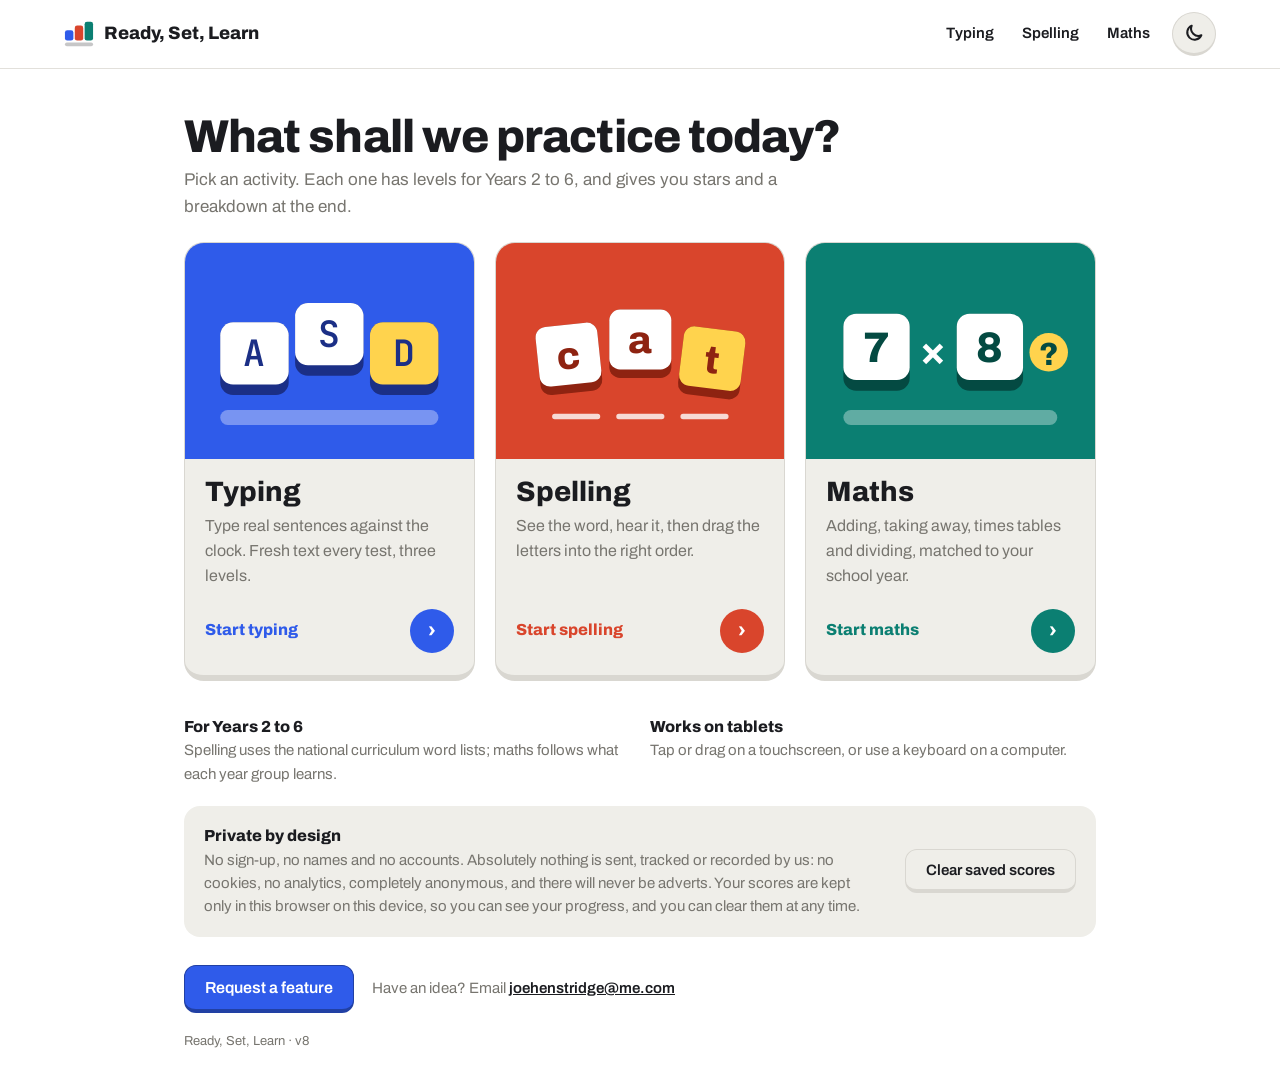
==== commit 9bf52a4a: "Correct spelling of 'practise' to 'practice' Damn you American English!" ====
--- a/index.html
+++ b/index.html
@@ -44,7 +44,7 @@
 </header>
 
 <main class="wrap hero">
-  <h1>What shall we practise today?</h1>
+  <h1>What shall we practice today?</h1>
   <p class="lede">Pick an activity. Each one has levels for Years 2 to 6, and gives you stars and a breakdown at the end.</p>
 
   <div class="cards">
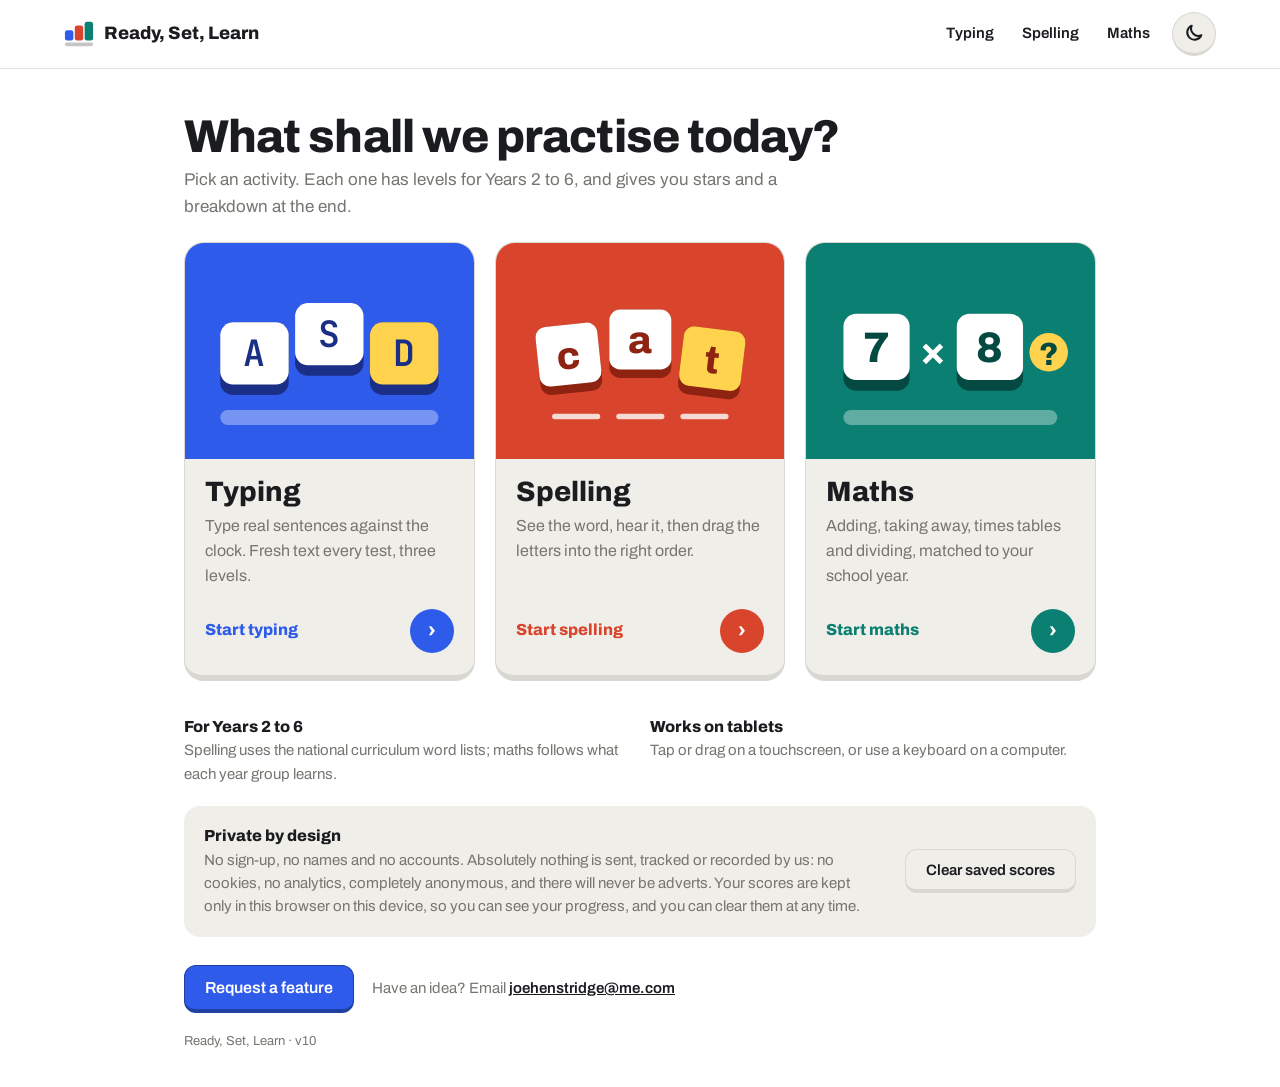
==== commit afc3ac11: "Latest update with simpler Maths" ====
--- a/index.html
+++ b/index.html
@@ -44,7 +44,7 @@
 </header>
 
 <main class="wrap hero">
-  <h1>What shall we practice today?</h1>
+  <h1>What shall we practise today?</h1>
   <p class="lede">Pick an activity. Each one has levels for Years 2 to 6, and gives you stars and a breakdown at the end.</p>
 
   <div class="cards">
@@ -107,6 +107,6 @@
 });
 }
 </script>
-<footer class="site-foot">Ready, Set, Learn · v8</footer>
+<footer class="site-foot">Ready, Set, Learn · v10</footer>
 </body>
 </html>
--- a/assets/common.css
+++ b/assets/common.css
@@ -64,3 +64,8 @@
 .hidden{display:none!important}
 .site-foot{max-width:1040px;margin:0 auto;padding:10px max(5vw,16px) 36px;color:var(--dim);font-size:13px}
 @media(prefers-reduced-motion:reduce){*{transition:none!important;animation:none!important}}
+.back{display:inline-flex;align-items:center;gap:6px;font:600 15px Archivo,sans-serif;min-height:44px;padding:0 14px 0 10px;margin:0 0 14px -4px;border-radius:10px;border:1px solid var(--cap2);border-bottom-width:3px;background:var(--bg);color:var(--ink);cursor:pointer;text-decoration:none}
+.back svg{width:18px;height:18px}
+.back:focus-visible{outline:3px solid var(--acc);outline-offset:2px}
+.sel{font:600 15px Archivo,sans-serif;min-height:44px;padding:0 36px 0 12px;border-radius:10px;border:1px solid var(--cap2);border-bottom-width:3px;background:var(--bg);color:var(--ink);max-width:100%}
+.sel:focus-visible{outline:3px solid var(--acc);outline-offset:2px}
